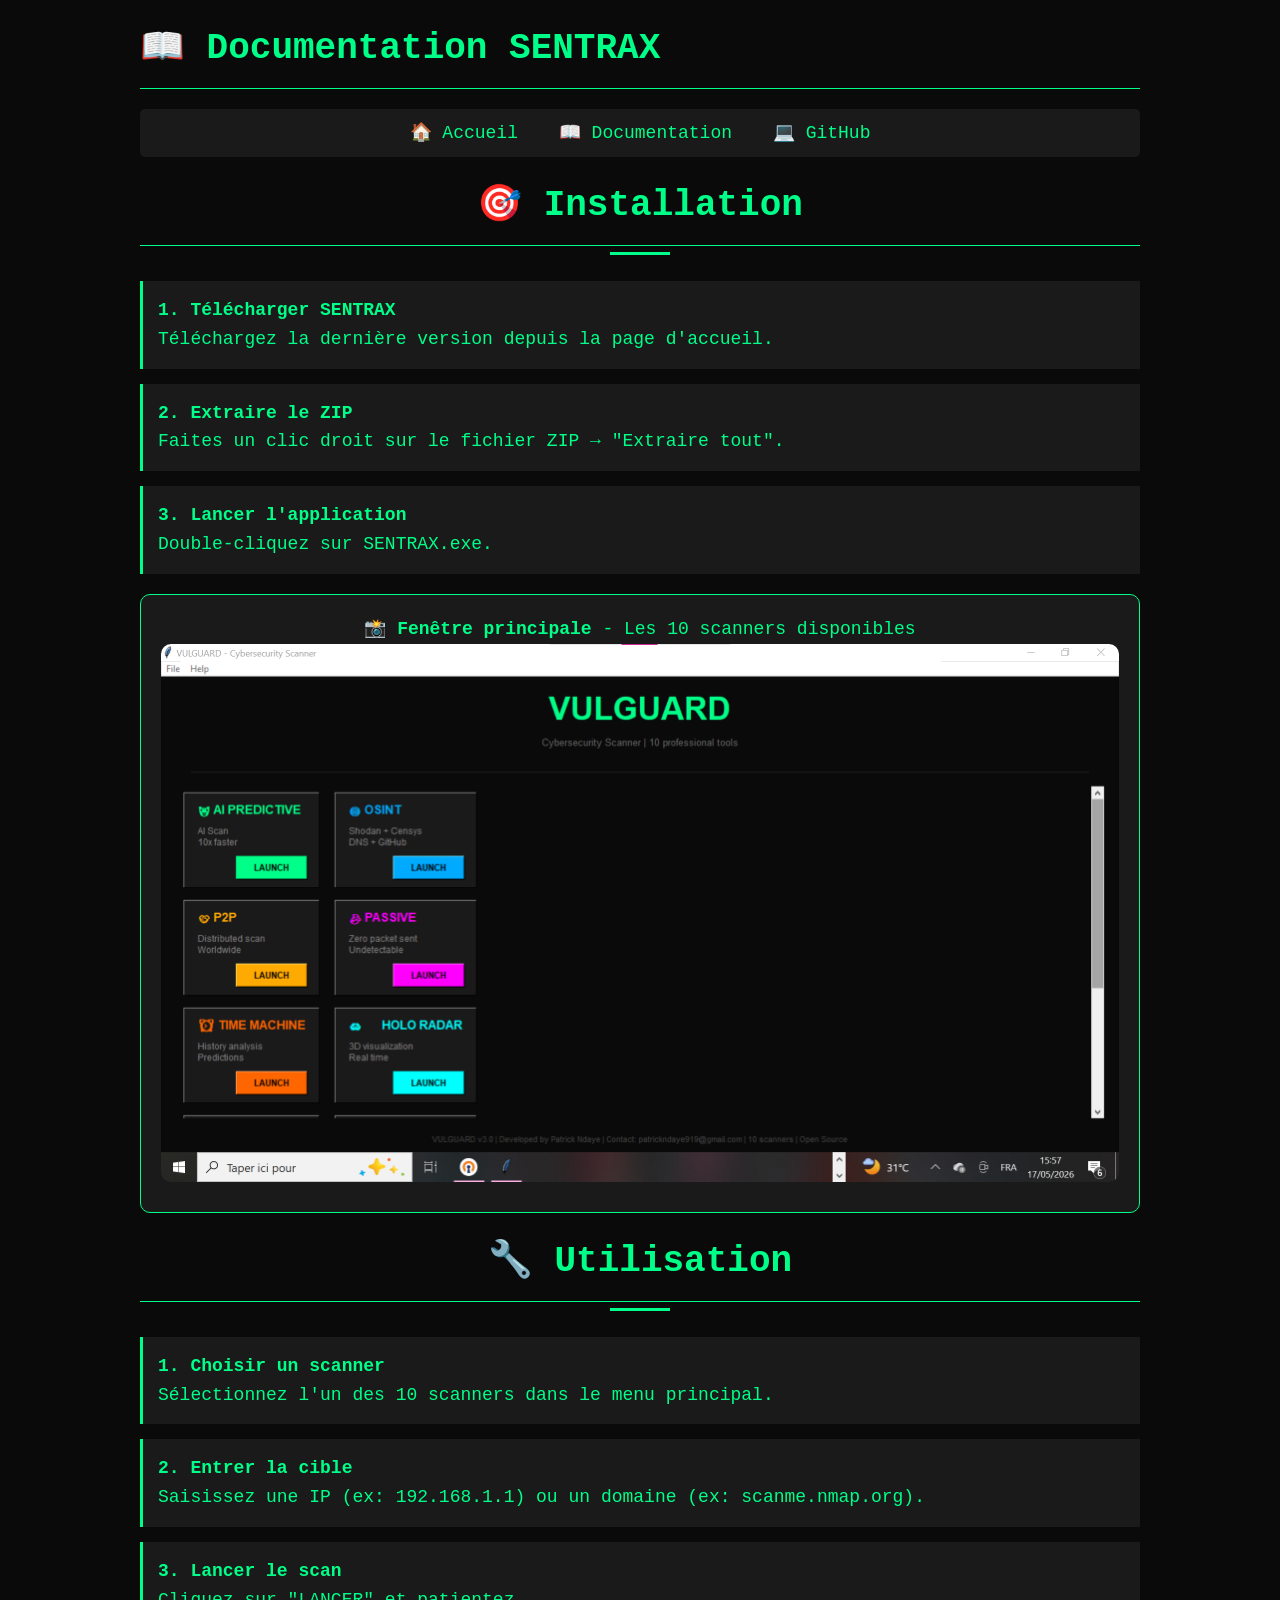
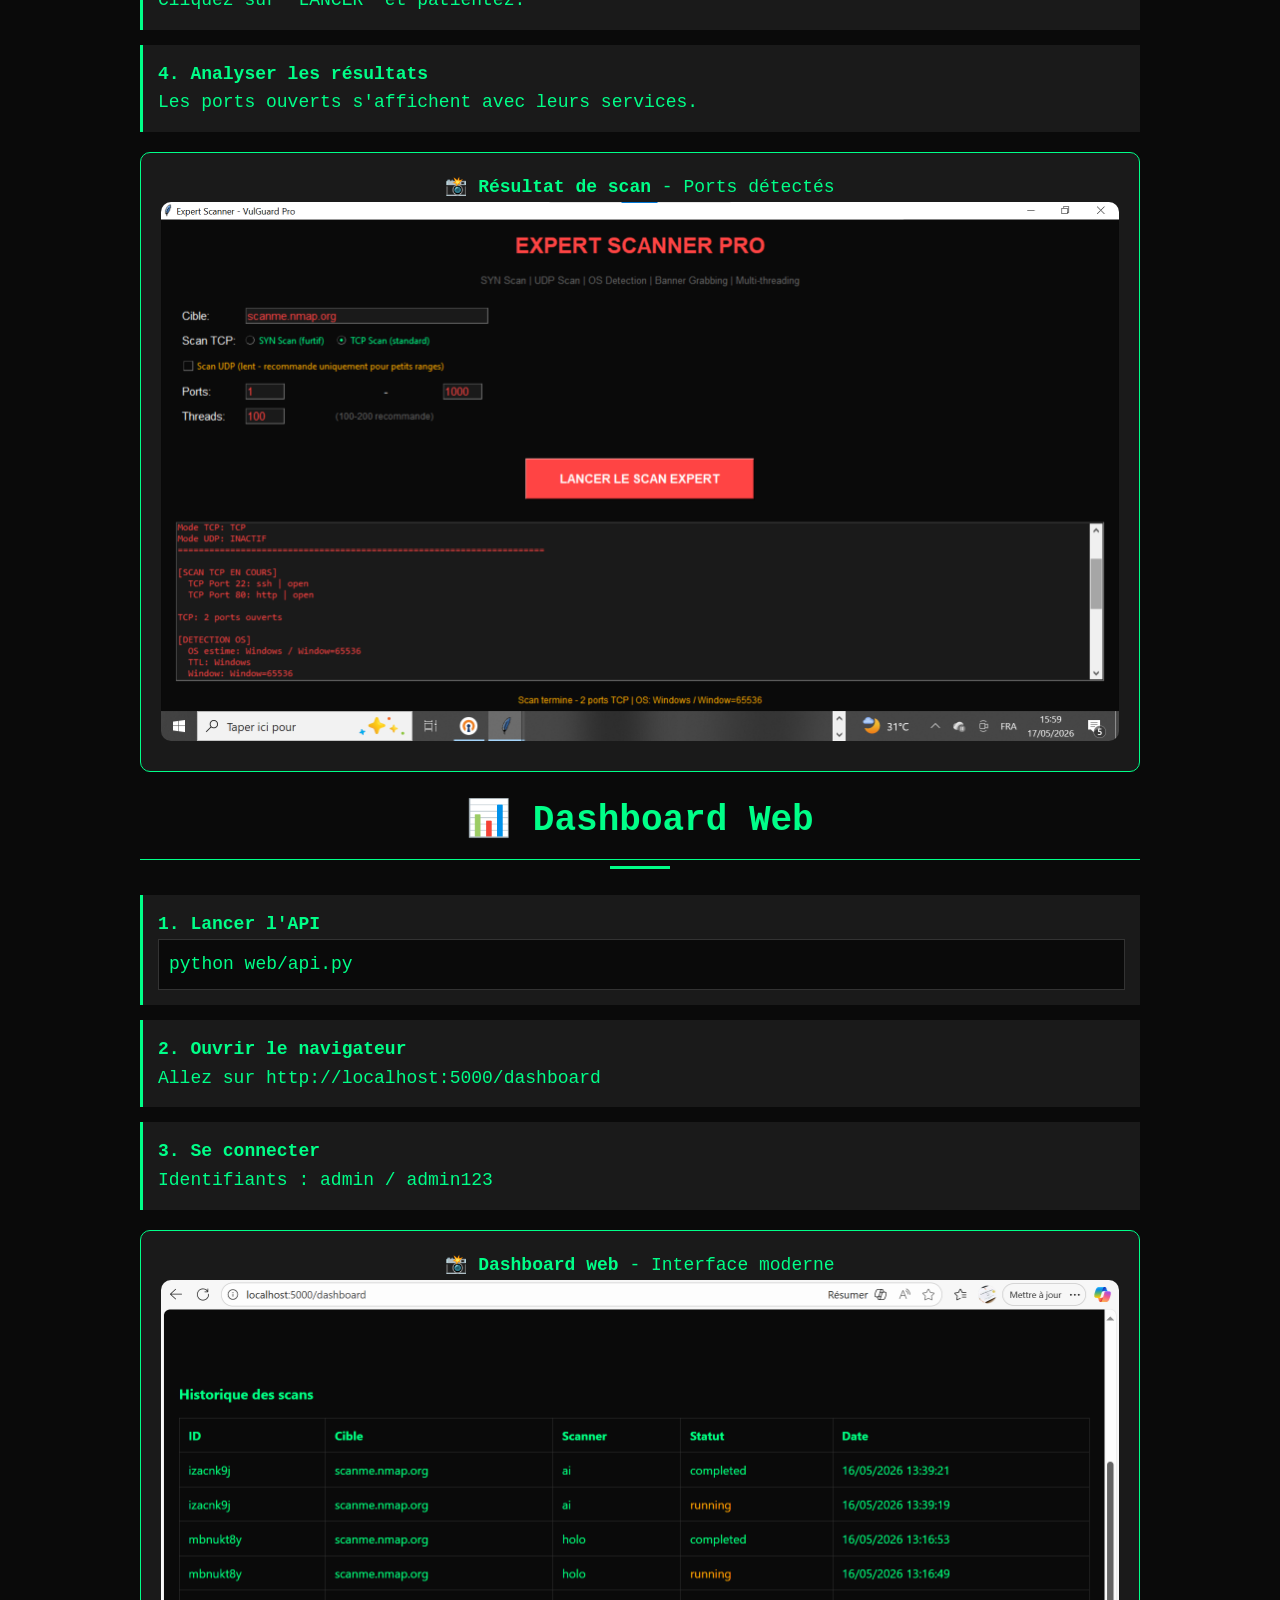
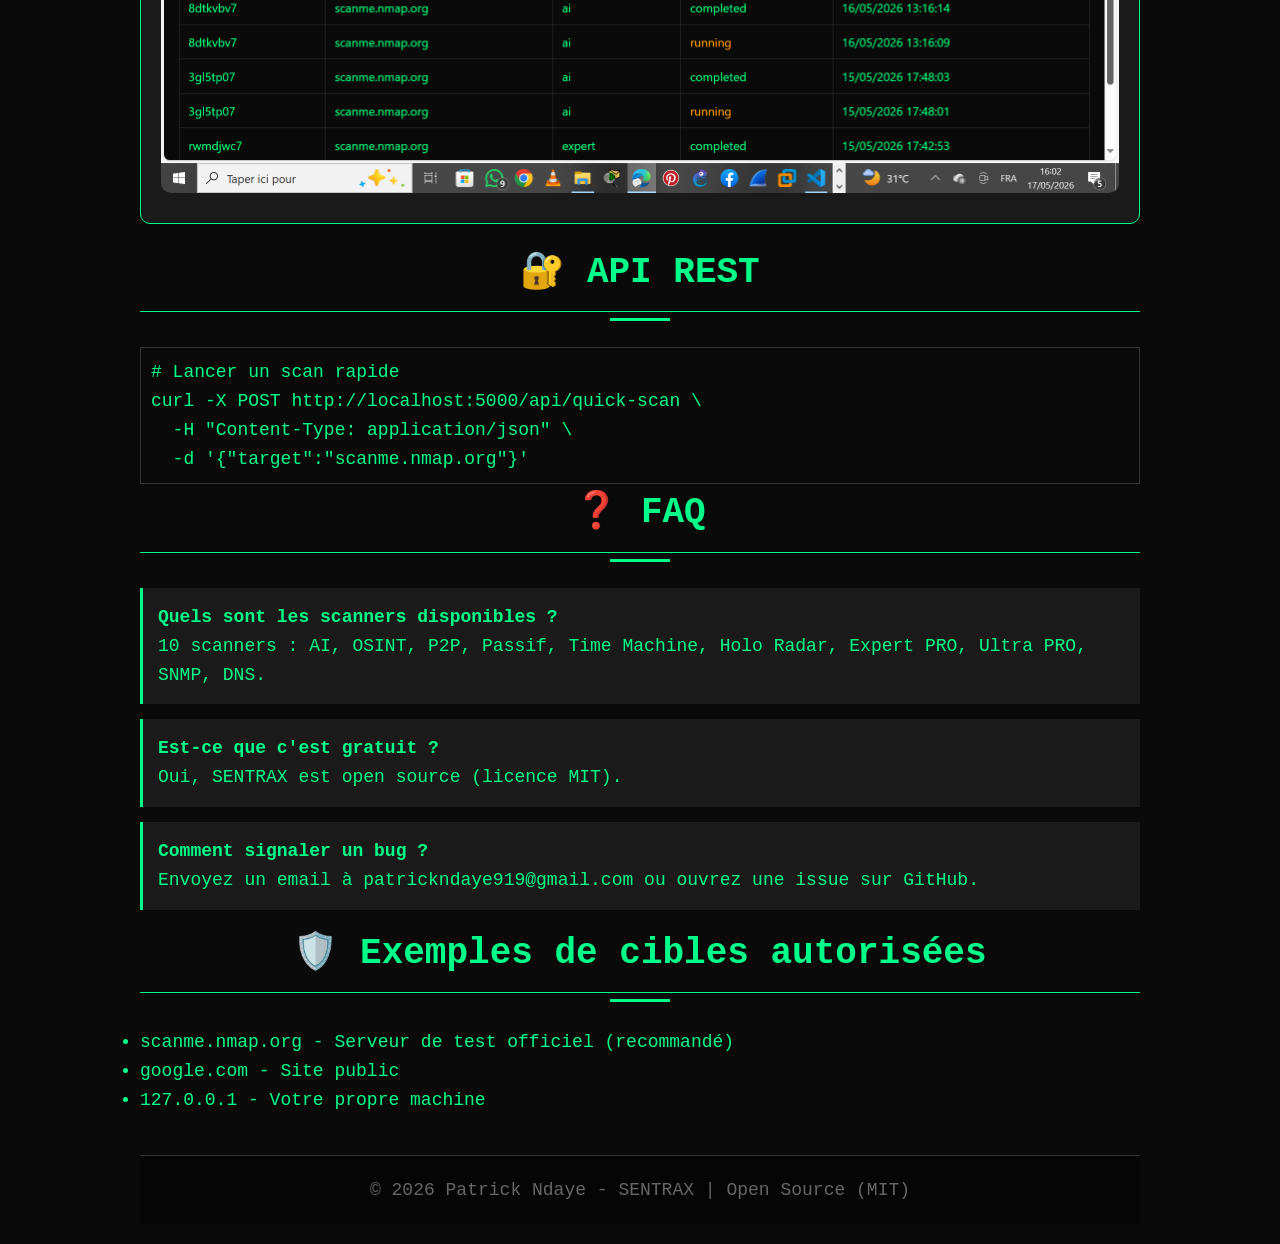
==== docs.html @ 041e8c7b "Site SENTRAX - Version complète" ====
<!DOCTYPE html>
<html lang="fr">
<head>
    <meta charset="UTF-8">
    <meta name="viewport" content="width=device-width, initial-scale=1.0">
    <meta name="description" content="Documentation SENTRAX - Comment utiliser les scanners réseau">
    <meta name="keywords" content="sentrax, documentation, scanner, cybersécurité, tutoriel">
    <title>SENTRAX - Documentation</title>
    <link rel="icon" href="images/favicon.ico">
    <link rel="stylesheet" href="css/style.css">
    <style>
        body { font-family: 'Courier New', monospace; background: #0a0a0a; color: #00ff88; margin: 0; padding: 20px; }
        .container { max-width: 1000px; margin: 0 auto; }
        h1, h2 { color: #00ff88; border-bottom: 1px solid #00ff88; padding-bottom: 10px; }
        a { color: #00ff88; text-decoration: none; }
        a:hover { text-decoration: underline; }
        .nav { text-align: center; margin: 20px 0; padding: 10px; background: #1a1a1a; border-radius: 5px; }
        .nav a { margin: 0 15px; }
        .screenshot { background: #1a1a1a; padding: 20px; margin: 20px 0; border-radius: 10px; text-align: center; border: 1px solid #00ff88; }
        .screenshot img { max-width: 100%; border-radius: 5px; }
        .step { background: #1a1a1a; padding: 15px; margin: 15px 0; border-left: 3px solid #00ff88; }
        .code { background: #0a0a0a; padding: 10px; font-family: monospace; border: 1px solid #333; overflow-x: auto; }
        footer { text-align: center; margin-top: 40px; padding: 20px; color: #666; border-top: 1px solid #333; }
    </style>
</head>
<body>
    <div class="container">
        <h1>📖 Documentation SENTRAX</h1>
        
        <div class="nav">
            <a href="index.html">🏠 Accueil</a>
            <a href="docs.html">📖 Documentation</a>
            <a href="https://github.com/Ndaye12/SentraX">💻 GitHub</a>
        </div>

        <h2>🎯 Installation</h2>
        <div class="step">
            <strong>1. Télécharger SENTRAX</strong>
            <p>Téléchargez la dernière version depuis la page d'accueil.</p>
        </div>
        <div class="step">
            <strong>2. Extraire le ZIP</strong>
            <p>Faites un clic droit sur le fichier ZIP → "Extraire tout".</p>
        </div>
        <div class="step">
            <strong>3. Lancer l'application</strong>
            <p>Double-cliquez sur <code>SENTRAX.exe</code>.</p>
        </div>

        <div class="screenshot">
            <p>📸 <strong>Fenêtre principale</strong> - Les 10 scanners disponibles</p>
            <img src="screenshots/main.png" alt="Fenêtre principale SENTRAX" style="max-width:100%; border-radius:10px;">
        </div>

        <h2>🔧 Utilisation</h2>
        <div class="step">
            <strong>1. Choisir un scanner</strong>
            <p>Sélectionnez l'un des 10 scanners dans le menu principal.</p>
        </div>
        <div class="step">
            <strong>2. Entrer la cible</strong>
            <p>Saisissez une IP (ex: <code>192.168.1.1</code>) ou un domaine (ex: <code>scanme.nmap.org</code>).</p>
        </div>
        <div class="step">
            <strong>3. Lancer le scan</strong>
            <p>Cliquez sur "LANCER" et patientez.</p>
        </div>
        <div class="step">
            <strong>4. Analyser les résultats</strong>
            <p>Les ports ouverts s'affichent avec leurs services.</p>
        </div>

        <div class="screenshot">
            <p>📸 <strong>Résultat de scan</strong> - Ports détectés</p>
            <img src="screenshots/scan_result.png" alt="Résultat de scan" style="max-width:100%; border-radius:10px;">
        </div>

        <h2>📊 Dashboard Web</h2>
        <div class="step">
            <strong>1. Lancer l'API</strong>
            <div class="code">python web/api.py</div>
        </div>
        <div class="step">
            <strong>2. Ouvrir le navigateur</strong>
            <p>Allez sur <code>http://localhost:5000/dashboard</code></p>
        </div>
        <div class="step">
            <strong>3. Se connecter</strong>
            <p>Identifiants : <code>admin / admin123</code></p>
        </div>

        <div class="screenshot">
            <p>📸 <strong>Dashboard web</strong> - Interface moderne</p>
            <img src="screenshots/dashboard.png" alt="Dashboard SENTRAX" style="max-width:100%; border-radius:10px;">
        </div>

        <h2>🔐 API REST</h2>
        <div class="code">
            # Lancer un scan rapide<br>
            curl -X POST http://localhost:5000/api/quick-scan \<br>
            &nbsp;&nbsp;-H "Content-Type: application/json" \<br>
            &nbsp;&nbsp;-d '{"target":"scanme.nmap.org"}'
        </div>

        <h2>❓ FAQ</h2>
        <div class="step">
            <strong>Quels sont les scanners disponibles ?</strong>
            <p>10 scanners : AI, OSINT, P2P, Passif, Time Machine, Holo Radar, Expert PRO, Ultra PRO, SNMP, DNS.</p>
        </div>
        <div class="step">
            <strong>Est-ce que c'est gratuit ?</strong>
            <p>Oui, SENTRAX est open source (licence MIT).</p>
        </div>
        <div class="step">
            <strong>Comment signaler un bug ?</strong>
            <p>Envoyez un email à patrickndaye919@gmail.com ou ouvrez une issue sur GitHub.</p>
        </div>

        <h2>🛡️ Exemples de cibles autorisées</h2>
        <ul>
            <li><code>scanme.nmap.org</code> - Serveur de test officiel (recommandé)</li>
            <li><code>google.com</code> - Site public</li>
            <li><code>127.0.0.1</code> - Votre propre machine</li>
        </ul>

        <footer>
            © 2026 Patrick Ndaye - SENTRAX | Open Source (MIT)
        </footer>
    </div>
</body>
</html>
---- css/style.css ----
* {
    margin: 0;
    padding: 0;
    box-sizing: border-box;
}

/* BASE POUR MOBILE - Viewport friendly */
html {
    font-size: 18px;
}

@media (max-width: 768px) {
    html {
        font-size: 20px;
    }
}

@media (max-width: 480px) {
    html {
        font-size: 18px;
    }
}

/* Police de base */
body {
    font-family: 'Segoe UI', 'Roboto', sans-serif;
    background: #0a0a0a;
    color: #00ff88;
    line-height: 1.6;
    font-size: 1rem;
}

/* Monospace uniquement pour le code */
code,
pre,
.cve-item,
.code-block code,
.terminal {
    font-family: 'Courier New', 'Courier', monospace;
}

/* Navigation */
nav {
    background: #0a0a0a;
    border-bottom: 1px solid #00ff88;
    position: sticky;
    top: 0;
    z-index: 100;
    backdrop-filter: blur(10px);
    padding: 12px 0;
}

.nav-container {
    max-width: 1200px;
    margin: 0 auto;
    padding: 0 20px;
    display: flex;
    justify-content: space-between;
    align-items: center;
    flex-wrap: wrap;
}

.logo {
    font-size: 1.3rem;
    font-weight: bold;
}

.logo-icon {
    color: #00ff88;
    margin-right: 8px;
}

.logo-text {
    background: linear-gradient(135deg, #00ff88, #00aa44);
    -webkit-background-clip: text;
    background-clip: text;
    color: transparent;
}

.nav-menu {
    display: flex;
    list-style: none;
    gap: 20px;
}

.nav-menu a {
    color: #00ff88;
    text-decoration: none;
    transition: all 0.3s;
    font-size: 0.95rem;
}

.nav-menu a:hover,
.nav-menu a.active {
    color: #ffffff;
    text-shadow: 0 0 5px #00ff88;
}

.lang-switch a {
    color: #00ff88;
    text-decoration: none;
    font-size: 0.9rem;
}

.lang-active {
    font-weight: bold;
    text-decoration: underline !important;
}

/* Hero section */
.hero {
    text-align: center;
    padding: 60px 20px;
    background: linear-gradient(135deg, #0a0a0a 0%, #1a1a1a 100%);
}

.hero h1 {
    font-size: clamp(1.8rem, 6vw, 3.5rem);
    margin-bottom: 15px;
    text-shadow: 0 0 20px #00ff88;
}

.hero-subtitle {
    font-size: clamp(0.9rem, 3vw, 1.2rem);
    color: #888;
    margin-bottom: 25px;
}

.hero-badges {
    display: flex;
    justify-content: center;
    gap: 12px;
    margin-bottom: 30px;
    flex-wrap: wrap;
}

.badge {
    background: #1a1a1a;
    padding: 6px 14px;
    border-radius: 20px;
    font-size: 0.75rem;
    border: 1px solid #00ff88;
}

.download-btn {
    display: inline-block;
    background: #00ff88;
    color: #000;
    padding: 14px 30px;
    font-size: clamp(0.9rem, 4vw, 1.1rem);
    font-weight: bold;
    text-decoration: none;
    border-radius: 50px;
    transition: all 0.3s;
    margin-bottom: 15px;
}

.download-btn:hover {
    transform: scale(1.05);
    box-shadow: 0 0 30px #00ff88;
}

.download-info {
    font-size: 0.75rem;
    color: #666;
}

.download-info span {
    margin: 0 8px;
}

/* Sections */
.section {
    padding: 50px 20px;
}

.section.dark {
    background: #050505;
}

.container {
    max-width: 1200px;
    margin: 0 auto;
    width: 100%;
}

h2 {
    text-align: center;
    font-size: clamp(1.3rem, 5vw, 2rem);
    margin-bottom: 35px;
    position: relative;
}

h2::after {
    content: '';
    position: absolute;
    bottom: -10px;
    left: 50%;
    transform: translateX(-50%);
    width: 60px;
    height: 3px;
    background: #00ff88;
}

h3 {
    font-size: 1.15rem;
    margin-bottom: 10px;
}

p, li, label, input, textarea {
    font-size: 1rem;
}

/* Scanner grid */
.scanner-grid {
    display: grid;
    grid-template-columns: repeat(auto-fit, minmax(170px, 1fr));
    gap: 20px;
}

.scanner-card {
    background: #1a1a1a;
    padding: 20px;
    border-radius: 10px;
    text-align: center;
    transition: all 0.3s;
    border: 1px solid #2a2a2a;
}

.scanner-card:hover {
    transform: translateY(-5px);
    border-color: #00ff88;
    box-shadow: 0 5px 20px rgba(0, 255, 136, 0.2);
}

.scanner-icon {
    font-size: 2.2rem;
    margin-bottom: 12px;
}

.scanner-card h3 {
    margin-bottom: 8px;
    font-size: 1rem;
}

.scanner-card p {
    font-size: 0.85rem;
    color: #888;
}

/* Features grid */
.features-grid {
    display: grid;
    grid-template-columns: repeat(auto-fit, minmax(280px, 1fr));
    gap: 25px;
}

.feature-item {
    text-align: center;
    padding: 22px;
    background: #1a1a1a;
    border-radius: 10px;
    border: 1px solid #2a2a2a;
}

.feature-icon {
    font-size: 1.8rem;
    display: block;
    margin-bottom: 12px;
}

/* Stats grid */
.stats-grid {
    display: grid;
    grid-template-columns: repeat(auto-fit, minmax(130px, 1fr));
    gap: 20px;
    text-align: center;
}

.stat-card {
    background: #1a1a1a;
    padding: 20px;
    border-radius: 10px;
}

.stat-number {
    font-size: 2.2rem;
    font-weight: bold;
    color: #00ff88;
}

.stat-label {
    color: #888;
    font-size: 0.85rem;
}

/* Legal boxes */
.legal-grid {
    display: grid;
    grid-template-columns: 1fr 1fr;
    gap: 25px;
    margin-bottom: 25px;
}

.legal-box {
    background: #1a1a1a;
    padding: 22px;
    border-radius: 10px;
}

.legal-box.allowed {
    border-left: 4px solid #00ff88;
}

.legal-box.forbidden {
    border-left: 4px solid #ff4444;
}

.legal-box h3 {
    margin-bottom: 15px;
    font-size: 1rem;
}

.legal-box ul {
    list-style: none;
    padding-left: 0;
}

.legal-box li {
    padding: 6px 0;
    padding-left: 22px;
    position: relative;
    font-size: 0.95rem;
}

.legal-box li::before {
    position: absolute;
    left: 0;
}

.allowed li::before {
    content: "✅";
}

.forbidden li::before {
    content: "❌";
}

.legal-notice {
    background: #1a1a1a;
    padding: 15px;
    border-radius: 8px;
    text-align: center;
    border: 1px solid #ffaa00;
    font-size: 0.9rem;
}

/* Code blocks */
.code-blocks {
    display: grid;
    grid-template-columns: repeat(auto-fit, minmax(280px, 1fr));
    gap: 20px;
}

.code-block {
    background: #050505;
    border: 1px solid #2a2a2a;
    border-radius: 10px;
    overflow: hidden;
}

.code-block h3 {
    background: #1a1a1a;
    padding: 10px 15px;
    font-size: 0.85rem;
    border-bottom: 1px solid #2a2a2a;
}

.code-block pre {
    padding: 15px;
    overflow-x: auto;
    white-space: pre-wrap;
    word-break: break-word;
}

.code-block code {
    font-size: 0.85rem;
    color: #00ff88;
}

/* Footer */
footer {
    background: #050505;
    border-top: 1px solid #1a1a1a;
    margin-top: 40px;
}

.footer-container {
    max-width: 1200px;
    margin: 0 auto;
    padding: 35px 20px;
    display: grid;
    grid-template-columns: repeat(auto-fit, minmax(180px, 1fr));
    gap: 25px;
}

.footer-section h3 {
    margin-bottom: 12px;
    font-size: 0.95rem;
}

.footer-section ul {
    list-style: none;
}

.footer-section a {
    color: #888;
    text-decoration: none;
    transition: color 0.3s;
    font-size: 0.85rem;
}

.footer-section a:hover {
    color: #00ff88;
}

.footer-section p {
    color: #888;
    font-size: 0.85rem;
    margin: 5px 0;
}

.footer-bottom {
    text-align: center;
    padding: 18px;
    border-top: 1px solid #1a1a1a;
    color: #666;
    font-size: 0.8rem;
}

/* Animations */
.fade-in {
    opacity: 0;
    transform: translateY(20px);
    transition: all 0.6s ease;
}

.fade-in.visible {
    opacity: 1;
    transform: translateY(0);
}

/* Social links */
.social-links {
    text-align: center;
    padding: 15px;
    gap: 12px;
    display: flex;
    justify-content: center;
    flex-wrap: wrap;
}

.social-links a {
    color: #00ff88;
    text-decoration: none;
    font-size: 0.9rem;
}

/* ==================== RESPONSIVE MOBILE ==================== */
@media (max-width: 768px) {
    body {
        font-size: 1rem;
    }

    nav {
        padding: 8px 0;
    }

    .nav-container {
        flex-direction: column;
        gap: 12px;
    }

    .nav-menu {
        gap: 12px;
        flex-wrap: wrap;
        justify-content: center;
    }

    .nav-menu a {
        font-size: 0.95rem;
    }

    .logo {
        font-size: 1.2rem;
    }

    .hero {
        padding: 40px 15px;
    }

    .hero h1 {
        font-size: 1.8rem;
    }

    .hero-subtitle {
        font-size: 0.95rem;
    }

    .badge {
        font-size: 0.7rem;
        padding: 4px 10px;
    }

    .download-btn {
        width: 90%;
        max-width: 280px;
        font-size: 0.95rem;
        padding: 12px 20px;
    }

    .download-info span {
        display: block;
        margin: 5px 0;
    }

    .section {
        padding: 35px 15px;
    }

    h2 {
        font-size: 1.4rem;
        margin-bottom: 30px;
    }

    h3 {
        font-size: 1.05rem;
    }

    p, li, label {
        font-size: 0.95rem;
    }

    .scanner-grid {
        grid-template-columns: repeat(auto-fit, minmax(150px, 1fr));
        gap: 12px;
    }

    .scanner-card {
        padding: 14px;
    }

    .scanner-card h3 {
        font-size: 0.9rem;
    }

    .scanner-card p {
        font-size: 0.75rem;
    }

    .scanner-icon {
        font-size: 1.8rem;
    }

    .features-grid {
        grid-template-columns: 1fr;
        gap: 15px;
    }

    .feature-item {
        padding: 16px;
    }

    .stats-grid {
        grid-template-columns: repeat(2, 1fr);
        gap: 12px;
    }

    .stat-number {
        font-size: 1.8rem;
    }

    .stat-label {
        font-size: 0.75rem;
    }

    .legal-grid {
        grid-template-columns: 1fr;
        gap: 15px;
    }

    .legal-box {
        padding: 16px;
    }

    .legal-box h3 {
        font-size: 0.95rem;
    }

    .legal-box li {
        font-size: 0.85rem;
        padding: 5px 0 5px 20px;
    }

    .legal-notice {
        font-size: 0.8rem;
        padding: 10px;
    }

    .code-blocks {
        grid-template-columns: 1fr;
        gap: 12px;
    }

    .code-block code {
        font-size: 0.75rem;
    }

    .footer-container {
        grid-template-columns: 1fr;
        text-align: center;
        gap: 15px;
        padding: 25px 15px;
    }

    .footer-section p,
    .footer-section a {
        font-size: 0.8rem;
    }

    .footer-bottom {
        text-align: center;
        margin-top: 10px;
    }

    .social-links {
        flex-direction: column;
        align-items: center;
        gap: 8px;
    }

    .social-links a {
        font-size: 0.85rem;
    }
}

/* Très petits écrans */
@media (max-width: 480px) {
    .hero h1 {
        font-size: 1.6rem;
    }

    .scanner-grid {
        grid-template-columns: 1fr 1fr;
        gap: 10px;
    }

    .stat-number {
        font-size: 1.5rem;
    }

    .code-block code {
        font-size: 0.7rem;
    }

    .badge {
        font-size: 0.65rem;
        padding: 3px 8px;
    }
}

/* ==================== CORRECTION CVE ==================== */
@media (max-width: 768px) {
    .cve-item,
    .cve-card,
    .cve-list li,
    .vuln-item,
    .vulnerability-item,
    .security-card p,
    .security-card li {
        font-size: 0.95rem !important;
        line-height: 1.5;
        padding: 12px;
        word-break: break-word;
    }

    pre,
    code,
    .code-block code {
        font-size: 0.8rem !important;
    }
}

@media (max-width: 480px) {
    .cve-item,
    .cve-card,
    .vuln-item {
        font-size: 0.9rem !important;
        padding: 10px;
    }
    
    pre,
    code {
        font-size: 0.7rem !important;
    }
}
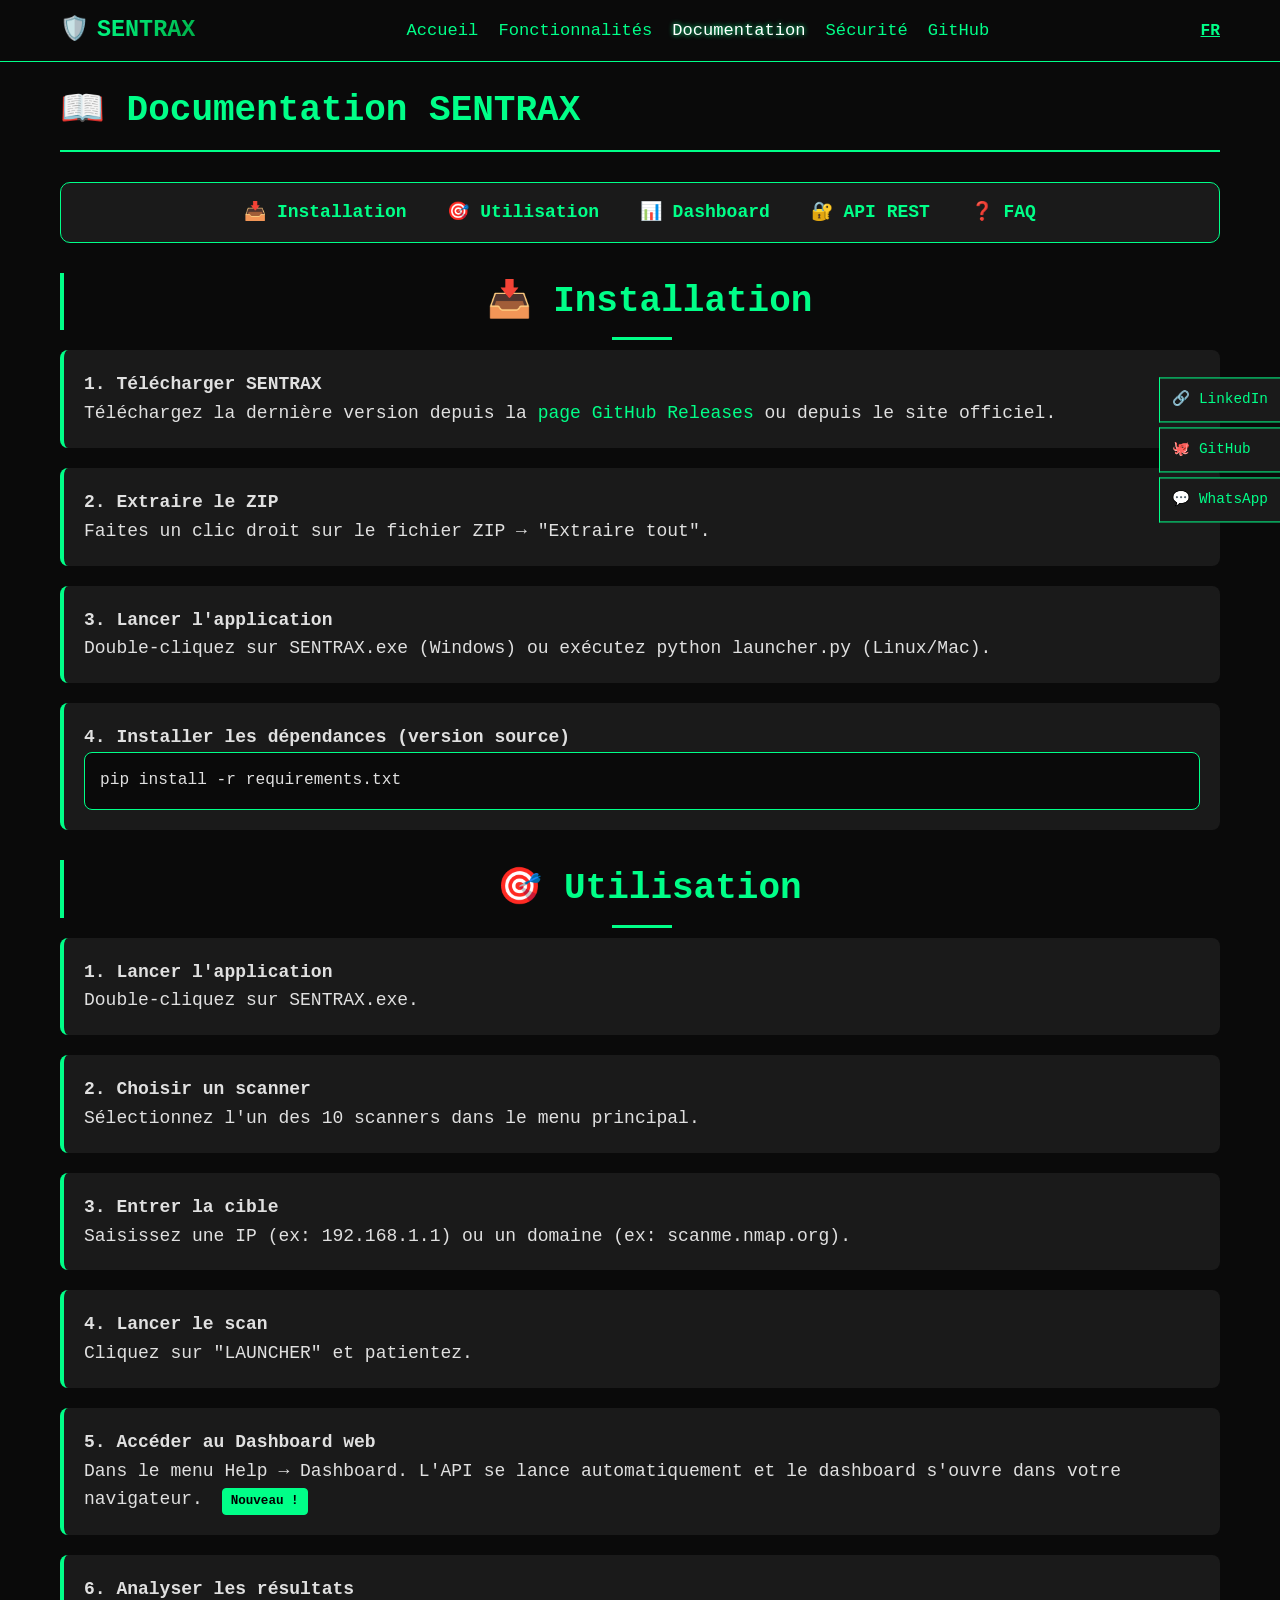
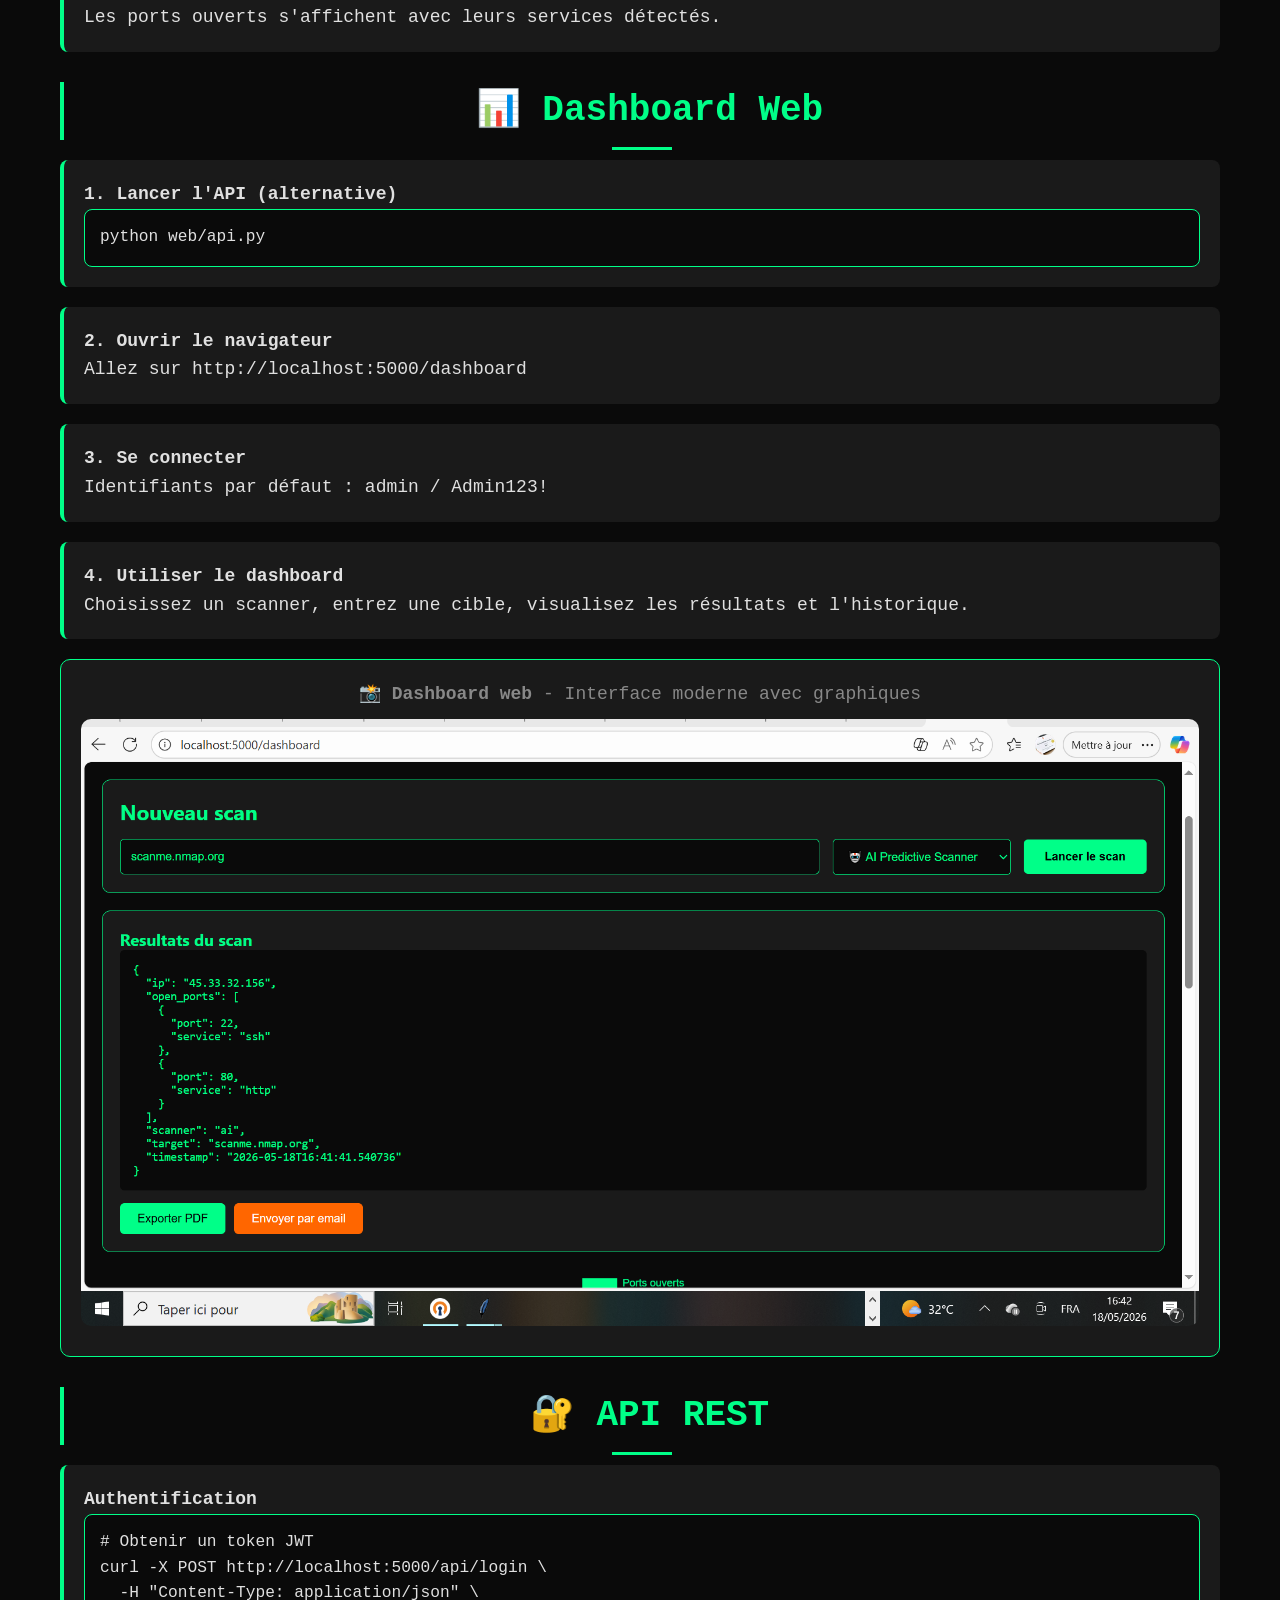
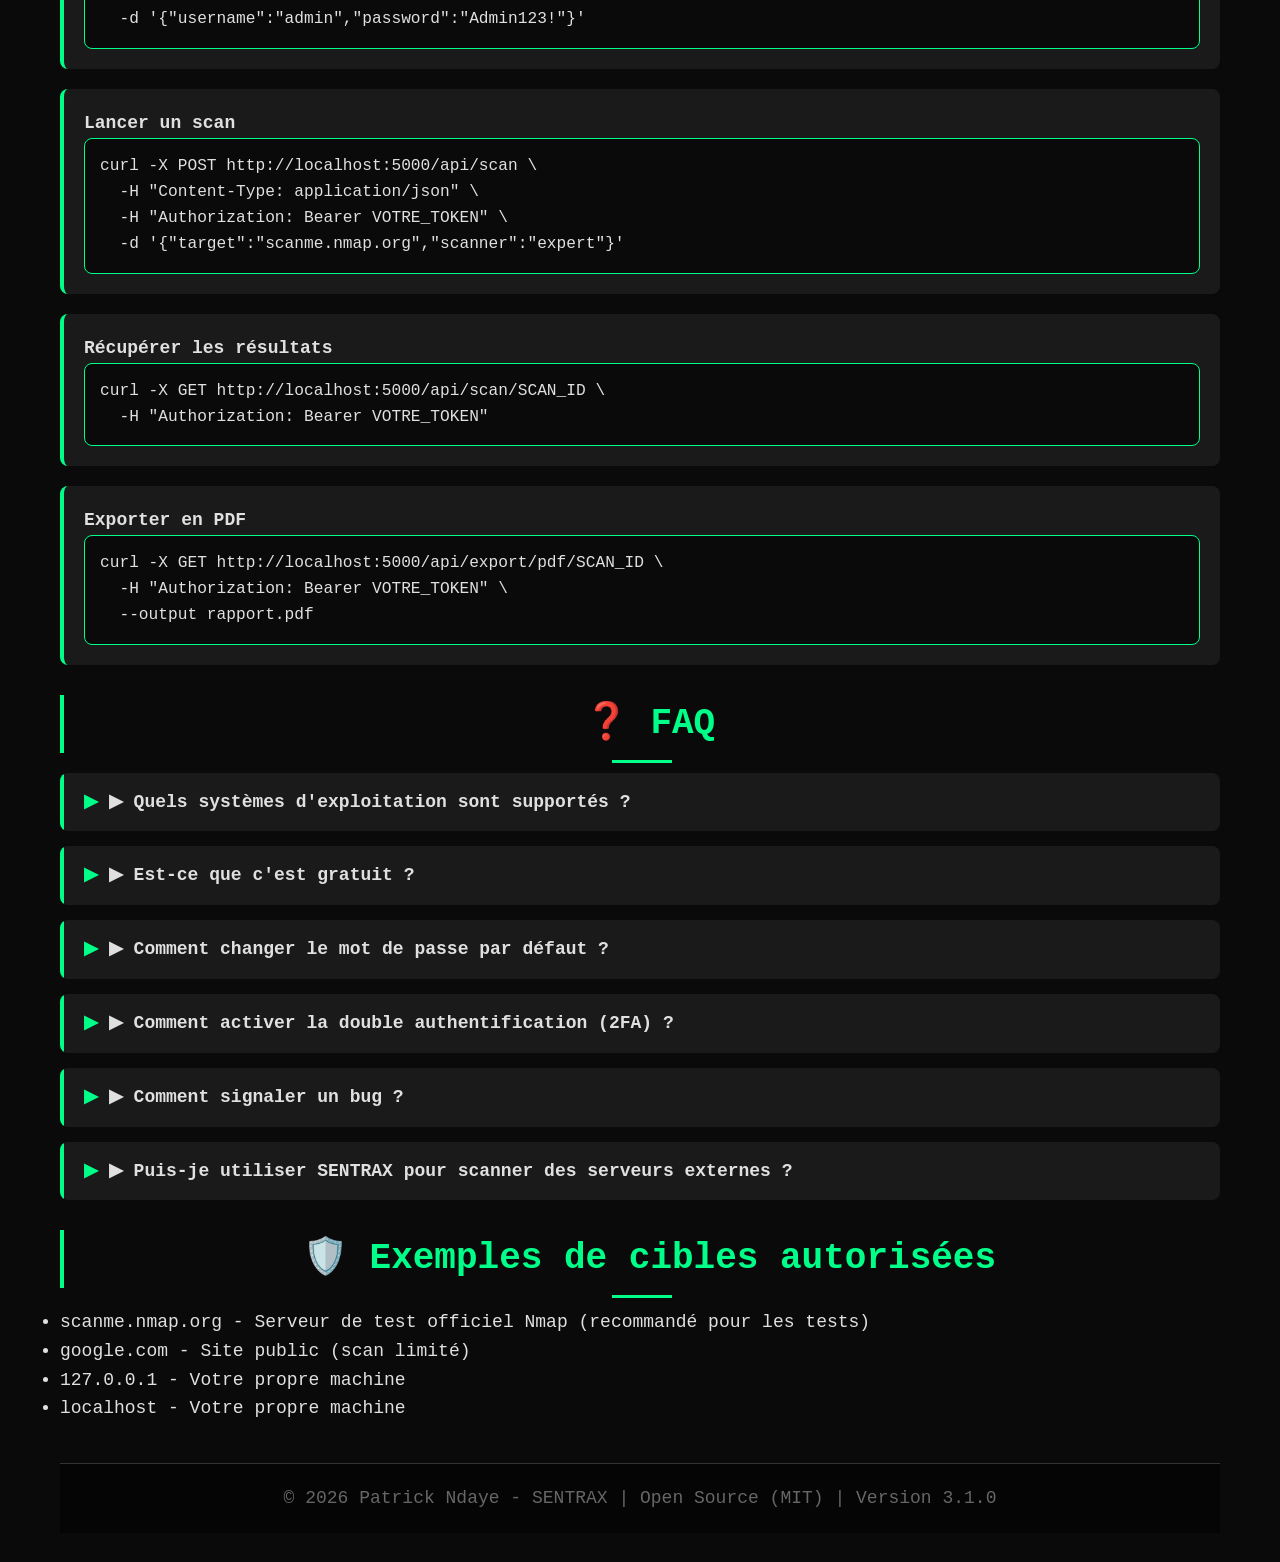
==== commit 30419651: "Release SENTRAX v3.1.0 - final" ====
--- a/docs.html
+++ b/docs.html
@@ -3,40 +3,71 @@
 <head>
     <meta charset="UTF-8">
     <meta name="viewport" content="width=device-width, initial-scale=1.0">
-    <meta name="description" content="Documentation SENTRAX - Comment utiliser les scanners réseau">
-    <meta name="keywords" content="sentrax, documentation, scanner, cybersécurité, tutoriel">
+    <meta name="description" content="Documentation complète de SENTRAX - Installation, utilisation, API REST, FAQ, et tutoriels pour les 10 scanners réseau.">
+    <meta name="keywords" content="sentrax, documentation, scanner réseau, tutoriel, API, installation, cybersécurité">
+    <meta name="author" content="Patrick Ndaye">
     <title>SENTRAX - Documentation</title>
     <link rel="icon" href="images/favicon.ico">
     <link rel="stylesheet" href="css/style.css">
     <style>
-        body { font-family: 'Courier New', monospace; background: #0a0a0a; color: #00ff88; margin: 0; padding: 20px; }
-        .container { max-width: 1000px; margin: 0 auto; }
-        h1, h2 { color: #00ff88; border-bottom: 1px solid #00ff88; padding-bottom: 10px; }
-        a { color: #00ff88; text-decoration: none; }
-        a:hover { text-decoration: underline; }
-        .nav { text-align: center; margin: 20px 0; padding: 10px; background: #1a1a1a; border-radius: 5px; }
-        .nav a { margin: 0 15px; }
+        body { font-family: 'Segoe UI', monospace; background: #0a0a0a; color: #e0e0e0; margin: 0; padding: 0; }
+        .container { max-width: 1200px; margin: 0 auto; padding: 20px; }
+        h1, h2, h3 { color: #00ff88; }
+        h1 { border-bottom: 2px solid #00ff88; padding-bottom: 10px; margin-bottom: 30px; }
+        h2 { border-left: 4px solid #00ff88; padding-left: 15px; margin: 30px 0 20px; }
+        a { color: #00ff88; text-decoration: none; transition: color 0.3s; }
+        a:hover { text-decoration: underline; color: #ffffff; }
+        .nav { text-align: center; margin: 20px 0; padding: 15px; background: #1a1a1a; border-radius: 10px; border: 1px solid #00ff88; }
+        .nav a { margin: 0 15px; font-weight: bold; }
+        .step { background: #1a1a1a; padding: 20px; margin: 20px 0; border-left: 4px solid #00ff88; border-radius: 8px; transition: transform 0.3s; }
+        .step:hover { transform: translateX(5px); }
+        .code { background: #0a0a0a; padding: 15px; border-radius: 8px; font-family: monospace; border: 1px solid #00ff88; overflow-x: auto; font-size: 0.9rem; }
         .screenshot { background: #1a1a1a; padding: 20px; margin: 20px 0; border-radius: 10px; text-align: center; border: 1px solid #00ff88; }
-        .screenshot img { max-width: 100%; border-radius: 5px; }
-        .step { background: #1a1a1a; padding: 15px; margin: 15px 0; border-left: 3px solid #00ff88; }
-        .code { background: #0a0a0a; padding: 10px; font-family: monospace; border: 1px solid #333; overflow-x: auto; }
+        .screenshot p { color: #888; margin-bottom: 10px; }
+        .faq-item { background: #1a1a1a; margin: 15px 0; border-radius: 8px; overflow: hidden; }
+        .faq-question { padding: 15px 20px; background: #1a1a1a; cursor: pointer; font-weight: bold; border-left: 4px solid #00ff88; transition: background 0.3s; }
+        .faq-question:hover { background: #222; }
+        .faq-question::before { content: "▶ "; color: #00ff88; }
+        .faq-answer { padding: 0 20px; max-height: 0; overflow: hidden; transition: max-height 0.3s ease-out; background: #0a0a0a; }
+        .faq-answer.active { padding: 15px 20px; max-height: 300px; }
+        .badge { display: inline-block; background: #00ff88; color: #000; padding: 2px 8px; border-radius: 4px; font-size: 0.7rem; font-weight: bold; margin-left: 8px; }
         footer { text-align: center; margin-top: 40px; padding: 20px; color: #666; border-top: 1px solid #333; }
+        @media (max-width: 768px) { .nav a { display: inline-block; margin: 5px 10px; } }
     </style>
 </head>
 <body>
+    <nav>
+        <div class="nav-container">
+            <div class="logo"><span class="logo-icon">🛡️</span><span class="logo-text">SENTRAX</span></div>
+            <button class="menu-toggle" onclick="toggleMenu()">☰</button>
+            <ul class="nav-menu">
+                <li><a href="index.html">Accueil</a></li>
+                <li><a href="features.html">Fonctionnalités</a></li>
+                <li><a href="docs.html" class="active">Documentation</a></li>
+                <li><a href="security.html">Sécurité</a></li>
+                <li><a href="https://github.com/Ndaye12/SentraX">GitHub</a></li>
+            </ul>
+            <div class="lang-switch">
+                <a href="docs.html" class="lang-active">FR</a>
+            </div>
+        </div>
+    </nav>
+
     <div class="container">
         <h1>📖 Documentation SENTRAX</h1>
         
         <div class="nav">
-            <a href="index.html">🏠 Accueil</a>
-            <a href="docs.html">📖 Documentation</a>
-            <a href="https://github.com/Ndaye12/SentraX">💻 GitHub</a>
-        </div>
-
-        <h2>🎯 Installation</h2>
+            <a href="#installation">📥 Installation</a>
+            <a href="#utilisation">🎯 Utilisation</a>
+            <a href="#dashboard">📊 Dashboard</a>
+            <a href="#api">🔐 API REST</a>
+            <a href="#faq">❓ FAQ</a>
+        </div>
+
+        <h2 id="installation">📥 Installation</h2>
         <div class="step">
             <strong>1. Télécharger SENTRAX</strong>
-            <p>Téléchargez la dernière version depuis la page d'accueil.</p>
+            <p>Téléchargez la dernière version depuis la <a href="https://github.com/Ndaye12/SentraX/releases">page GitHub Releases</a> ou depuis le site officiel.</p>
         </div>
         <div class="step">
             <strong>2. Extraire le ZIP</strong>
@@ -44,40 +75,42 @@
         </div>
         <div class="step">
             <strong>3. Lancer l'application</strong>
+            <p>Double-cliquez sur <code>SENTRAX.exe</code> (Windows) ou exécutez <code>python launcher.py</code> (Linux/Mac).</p>
+        </div>
+        <div class="step">
+            <strong>4. Installer les dépendances (version source)</strong>
+            <div class="code">pip install -r requirements.txt</div>
+        </div>
+
+        <h2 id="utilisation">🎯 Utilisation</h2>
+        <div class="step">
+            <strong>1. Lancer l'application</strong>
             <p>Double-cliquez sur <code>SENTRAX.exe</code>.</p>
         </div>
-
-        <div class="screenshot">
-            <p>📸 <strong>Fenêtre principale</strong> - Les 10 scanners disponibles</p>
-            <img src="screenshots/main.png" alt="Fenêtre principale SENTRAX" style="max-width:100%; border-radius:10px;">
-        </div>
-
-        <h2>🔧 Utilisation</h2>
-        <div class="step">
-            <strong>1. Choisir un scanner</strong>
+        <div class="step">
+            <strong>2. Choisir un scanner</strong>
             <p>Sélectionnez l'un des 10 scanners dans le menu principal.</p>
         </div>
         <div class="step">
-            <strong>2. Entrer la cible</strong>
+            <strong>3. Entrer la cible</strong>
             <p>Saisissez une IP (ex: <code>192.168.1.1</code>) ou un domaine (ex: <code>scanme.nmap.org</code>).</p>
         </div>
         <div class="step">
-            <strong>3. Lancer le scan</strong>
-            <p>Cliquez sur "LANCER" et patientez.</p>
-        </div>
-        <div class="step">
-            <strong>4. Analyser les résultats</strong>
-            <p>Les ports ouverts s'affichent avec leurs services.</p>
-        </div>
-
-        <div class="screenshot">
-            <p>📸 <strong>Résultat de scan</strong> - Ports détectés</p>
-            <img src="screenshots/scan_result.png" alt="Résultat de scan" style="max-width:100%; border-radius:10px;">
-        </div>
-
-        <h2>📊 Dashboard Web</h2>
-        <div class="step">
-            <strong>1. Lancer l'API</strong>
+            <strong>4. Lancer le scan</strong>
+            <p>Cliquez sur "LAUNCHER" et patientez.</p>
+        </div>
+        <div class="step">
+            <strong>5. Accéder au Dashboard web</strong>
+            <p>Dans le menu <code>Help → Dashboard</code>. L'API se lance automatiquement et le dashboard s'ouvre dans votre navigateur. <span class="badge">Nouveau !</span></p>
+        </div>
+        <div class="step">
+            <strong>6. Analyser les résultats</strong>
+            <p>Les ports ouverts s'affichent avec leurs services détectés.</p>
+        </div>
+
+        <h2 id="dashboard">📊 Dashboard Web</h2>
+        <div class="step">
+            <strong>1. Lancer l'API (alternative)</strong>
             <div class="code">python web/api.py</div>
         </div>
         <div class="step">
@@ -86,46 +119,126 @@
         </div>
         <div class="step">
             <strong>3. Se connecter</strong>
-            <p>Identifiants : <code>admin / admin123</code></p>
+            <p>Identifiants par défaut : <code>admin</code> / <code>Admin123!</code></p>
+        </div>
+        <div class="step">
+            <strong>4. Utiliser le dashboard</strong>
+            <p>Choisissez un scanner, entrez une cible, visualisez les résultats et l'historique.</p>
         </div>
 
         <div class="screenshot">
-            <p>📸 <strong>Dashboard web</strong> - Interface moderne</p>
+            <p>📸 <strong>Dashboard web</strong> - Interface moderne avec graphiques</p>
             <img src="screenshots/dashboard.png" alt="Dashboard SENTRAX" style="max-width:100%; border-radius:10px;">
         </div>
 
-        <h2>🔐 API REST</h2>
-        <div class="code">
-            # Lancer un scan rapide<br>
-            curl -X POST http://localhost:5000/api/quick-scan \<br>
-            &nbsp;&nbsp;-H "Content-Type: application/json" \<br>
-            &nbsp;&nbsp;-d '{"target":"scanme.nmap.org"}'
-        </div>
-
-        <h2>❓ FAQ</h2>
-        <div class="step">
-            <strong>Quels sont les scanners disponibles ?</strong>
-            <p>10 scanners : AI, OSINT, P2P, Passif, Time Machine, Holo Radar, Expert PRO, Ultra PRO, SNMP, DNS.</p>
-        </div>
-        <div class="step">
-            <strong>Est-ce que c'est gratuit ?</strong>
-            <p>Oui, SENTRAX est open source (licence MIT).</p>
-        </div>
-        <div class="step">
-            <strong>Comment signaler un bug ?</strong>
-            <p>Envoyez un email à patrickndaye919@gmail.com ou ouvrez une issue sur GitHub.</p>
+        <h2 id="api">🔐 API REST</h2>
+        <div class="step">
+            <strong>Authentification</strong>
+            <div class="code">
+                # Obtenir un token JWT<br>
+                curl -X POST http://localhost:5000/api/login \<br>
+                &nbsp;&nbsp;-H "Content-Type: application/json" \<br>
+                &nbsp;&nbsp;-d '{"username":"admin","password":"Admin123!"}'
+            </div>
+        </div>
+        <div class="step">
+            <strong>Lancer un scan</strong>
+            <div class="code">
+                curl -X POST http://localhost:5000/api/scan \<br>
+                &nbsp;&nbsp;-H "Content-Type: application/json" \<br>
+                &nbsp;&nbsp;-H "Authorization: Bearer VOTRE_TOKEN" \<br>
+                &nbsp;&nbsp;-d '{"target":"scanme.nmap.org","scanner":"expert"}'
+            </div>
+        </div>
+        <div class="step">
+            <strong>Récupérer les résultats</strong>
+            <div class="code">
+                curl -X GET http://localhost:5000/api/scan/SCAN_ID \<br>
+                &nbsp;&nbsp;-H "Authorization: Bearer VOTRE_TOKEN"
+            </div>
+        </div>
+        <div class="step">
+            <strong>Exporter en PDF</strong>
+            <div class="code">
+                curl -X GET http://localhost:5000/api/export/pdf/SCAN_ID \<br>
+                &nbsp;&nbsp;-H "Authorization: Bearer VOTRE_TOKEN" \<br>
+                &nbsp;&nbsp;--output rapport.pdf
+            </div>
+        </div>
+
+        <h2 id="faq">❓ FAQ</h2>
+        
+        <div class="faq-item">
+            <div class="faq-question" onclick="toggleFAQ(this)">Quels systèmes d'exploitation sont supportés ?</div>
+            <div class="faq-answer">Windows 10/11, Linux (Ubuntu, Debian, Kali), macOS. L'EXE est pour Windows uniquement, la version source fonctionne sur tous les OS.</div>
+        </div>
+        
+        <div class="faq-item">
+            <div class="faq-question" onclick="toggleFAQ(this)">Est-ce que c'est gratuit ?</div>
+            <div class="faq-answer">Oui, SENTRAX est totalement gratuit et open source sous licence MIT. Aucune limite, aucune fonctionnalité payante.</div>
+        </div>
+        
+        <div class="faq-item">
+            <div class="faq-question" onclick="toggleFAQ(this)">Comment changer le mot de passe par défaut ?</div>
+            <div class="faq-answer">Connectez-vous au dashboard (admin/Admin123!), allez dans l'onglet "Sécurité" → "Changer mot de passe".</div>
+        </div>
+        
+        <div class="faq-item">
+            <div class="faq-question" onclick="toggleFAQ(this)">Comment activer la double authentification (2FA) ?</div>
+            <div class="faq-answer">Dans l'onglet "Sécurité" → "Activer 2FA", scannez le QR code avec Google Authenticator.</div>
+        </div>
+        
+        <div class="faq-item">
+            <div class="faq-question" onclick="toggleFAQ(this)">Comment signaler un bug ?</div>
+            <div class="faq-answer">Envoyez un email à <a href="mailto:patrickndaye919@gmail.com">patrickndaye919@gmail.com</a> ou ouvrez une issue sur <a href="https://github.com/Ndaye12/SentraX/issues">GitHub</a>.</div>
+        </div>
+        
+        <div class="faq-item">
+            <div class="faq-question" onclick="toggleFAQ(this)">Puis-je utiliser SENTRAX pour scanner des serveurs externes ?</div>
+            <div class="faq-answer">Oui, mais uniquement sur des cibles autorisées. Le scanner sans autorisation est strictement interdit.</div>
         </div>
 
         <h2>🛡️ Exemples de cibles autorisées</h2>
         <ul>
-            <li><code>scanme.nmap.org</code> - Serveur de test officiel (recommandé)</li>
-            <li><code>google.com</code> - Site public</li>
+            <li><code>scanme.nmap.org</code> - Serveur de test officiel Nmap (recommandé pour les tests)</li>
+            <li><code>google.com</code> - Site public (scan limité)</li>
             <li><code>127.0.0.1</code> - Votre propre machine</li>
+            <li><code>localhost</code> - Votre propre machine</li>
         </ul>
 
         <footer>
-            © 2026 Patrick Ndaye - SENTRAX | Open Source (MIT)
+            © 2026 Patrick Ndaye - SENTRAX | Open Source (MIT) | Version 3.1.0
         </footer>
     </div>
+
+    <div class="social-links">
+        <a href="https://www.linkedin.com/in/patrick-ndaye-b5b67a399" target="_blank">🔗 LinkedIn</a>
+        <a href="https://github.com/Ndaye12" target="_blank">🐙 GitHub</a>
+        <a href="https://wa.me/243975659129?text=Bonjour%20Patrick%2C%20je%20suis%20intéressé%20par%20SENTRAX" target="_blank">💬 WhatsApp</a>
+    </div>
+
+    <script>
+        function toggleMenu() {
+            const menu = document.querySelector('.nav-menu');
+            if (menu) menu.classList.toggle('active');
+        }
+
+        function toggleFAQ(element) {
+            const answer = element.nextElementSibling;
+            answer.classList.toggle('active');
+            const currentText = element.innerHTML;
+            if (answer.classList.contains('active')) {
+                element.innerHTML = element.innerHTML.replace('▶ ', '▼ ');
+            } else {
+                element.innerHTML = element.innerHTML.replace('▼ ', '▶ ');
+            }
+        }
+
+        document.querySelectorAll('.faq-question').forEach(q => {
+            if (!q.innerHTML.includes('▶') && !q.innerHTML.includes('▼')) {
+                q.innerHTML = '▶ ' + q.innerHTML;
+            }
+        });
+    </script>
 </body>
 </html>
--- a/css/style.css
+++ b/css/style.css
@@ -7,6 +7,7 @@
 /* BASE POUR MOBILE - Viewport friendly */
 html {
     font-size: 18px;
+    scroll-behavior: smooth;
 }
 
 @media (max-width: 768px) {
@@ -28,6 +29,7 @@
     color: #00ff88;
     line-height: 1.6;
     font-size: 1rem;
+    min-height: 100vh;
 }
 
 /* Monospace uniquement pour le code */
@@ -77,6 +79,25 @@
     color: transparent;
 }
 
+/* Menu hamburger */
+.menu-toggle {
+    display: none;
+    background: none;
+    border: 1px solid #00ff88;
+    color: #00ff88;
+    font-size: 1.8rem;
+    cursor: pointer;
+    padding: 4px 12px;
+    border-radius: 6px;
+    line-height: 1;
+    transition: all 0.3s;
+}
+
+.menu-toggle:hover {
+    background: #00ff88;
+    color: #000;
+}
+
 .nav-menu {
     display: flex;
     list-style: none;
@@ -100,6 +121,11 @@
     color: #00ff88;
     text-decoration: none;
     font-size: 0.9rem;
+    transition: all 0.3s;
+}
+
+.lang-switch a:hover {
+    color: #ffffff;
 }
 
 .lang-active {
@@ -140,6 +166,13 @@
     border-radius: 20px;
     font-size: 0.75rem;
     border: 1px solid #00ff88;
+    transition: all 0.3s;
+}
+
+.badge:hover {
+    background: #00ff88;
+    color: #000;
+    transform: translateY(-2px);
 }
 
 .download-btn {
@@ -225,6 +258,7 @@
     text-align: center;
     transition: all 0.3s;
     border: 1px solid #2a2a2a;
+    cursor: pointer;
 }
 
 .scanner-card:hover {
@@ -261,6 +295,12 @@
     background: #1a1a1a;
     border-radius: 10px;
     border: 1px solid #2a2a2a;
+    transition: all 0.3s;
+}
+
+.feature-item:hover {
+    transform: translateY(-5px);
+    border-color: #00ff88;
 }
 
 .feature-icon {
@@ -281,6 +321,12 @@
     background: #1a1a1a;
     padding: 20px;
     border-radius: 10px;
+    transition: all 0.3s;
+}
+
+.stat-card:hover {
+    transform: translateY(-3px);
+    border: 1px solid #00ff88;
 }
 
 .stat-number {
@@ -367,6 +413,11 @@
     border: 1px solid #2a2a2a;
     border-radius: 10px;
     overflow: hidden;
+    transition: all 0.3s;
+}
+
+.code-block:hover {
+    border-color: #00ff88;
 }
 
 .code-block h3 {
@@ -452,21 +503,58 @@
 
 /* Social links */
 .social-links {
-    text-align: center;
-    padding: 15px;
-    gap: 12px;
+    position: fixed;
+    right: 0;
+    top: 50%;
+    transform: translateY(-50%);
     display: flex;
-    justify-content: center;
-    flex-wrap: wrap;
+    flex-direction: column;
+    gap: 5px;
+    z-index: 99;
 }
 
 .social-links a {
+    background: #1a1a1a;
+    border: 1px solid #00ff88;
+    border-right: none;
+    padding: 10px 12px;
+    text-decoration: none;
     color: #00ff88;
-    text-decoration: none;
-    font-size: 0.9rem;
-}
-
-/* ==================== RESPONSIVE MOBILE ==================== */
+    font-size: 0.8rem;
+    transition: all 0.3s;
+}
+
+.social-links a:hover {
+    transform: translateX(-5px);
+    background: #00ff88;
+    color: #000;
+}
+
+/* Scrollbar personnalisée */
+::-webkit-scrollbar {
+    width: 8px;
+}
+
+::-webkit-scrollbar-track {
+    background: #1a1a1a;
+}
+
+::-webkit-scrollbar-thumb {
+    background: #00ff88;
+    border-radius: 4px;
+}
+
+::-webkit-scrollbar-thumb:hover {
+    background: #00cc66;
+}
+
+/* Selection */
+::selection {
+    background: #00ff88;
+    color: #000;
+}
+
+/* ==================== RESPONSIVE MOBILE AVEC HAMBURGER ==================== */
 @media (max-width: 768px) {
     body {
         font-size: 1rem;
@@ -481,10 +569,22 @@
         gap: 12px;
     }
 
+    .menu-toggle {
+        display: block;
+        align-self: flex-end;
+    }
+
     .nav-menu {
+        display: none;
+        width: 100%;
+        flex-direction: column;
+        align-items: center;
         gap: 12px;
-        flex-wrap: wrap;
-        justify-content: center;
+        margin-top: 15px;
+    }
+
+    .nav-menu.active {
+        display: flex;
     }
 
     .nav-menu a {
@@ -493,6 +593,7 @@
 
     .logo {
         font-size: 1.2rem;
+        align-self: flex-start;
     }
 
     .hero {
@@ -634,13 +735,22 @@
     }
 
     .social-links {
-        flex-direction: column;
-        align-items: center;
-        gap: 8px;
+        position: static;
+        flex-direction: row;
+        justify-content: center;
+        gap: 10px;
+        margin-top: 20px;
+        transform: none;
     }
 
     .social-links a {
-        font-size: 0.85rem;
+        border: 1px solid #00ff88;
+        border-radius: 5px;
+        padding: 8px 12px;
+    }
+
+    .social-links a:hover {
+        transform: translateY(-2px);
     }
 }
 
@@ -669,7 +779,7 @@
     }
 }
 
-/* ==================== CORRECTION CVE ==================== */
+/* ==================== CORRECTION CVE & SECURITY ==================== */
 @media (max-width: 768px) {
     .cve-item,
     .cve-card,
@@ -677,7 +787,10 @@
     .vuln-item,
     .vulnerability-item,
     .security-card p,
-    .security-card li {
+    .security-card li,
+    .faq-item,
+    .faq-question,
+    .faq-answer {
         font-size: 0.95rem !important;
         line-height: 1.5;
         padding: 12px;
@@ -689,12 +802,20 @@
     .code-block code {
         font-size: 0.8rem !important;
     }
+    
+    table,
+    .scanner-table {
+        display: block;
+        overflow-x: auto;
+        white-space: nowrap;
+    }
 }
 
 @media (max-width: 480px) {
     .cve-item,
     .cve-card,
-    .vuln-item {
+    .vuln-item,
+    .faq-item {
         font-size: 0.9rem !important;
         padding: 10px;
     }
@@ -703,4 +824,26 @@
     code {
         font-size: 0.7rem !important;
     }
+}
+
+/* Print styles */
+@media print {
+    .nav, .social-links, .download-btn, .menu-toggle, .lang-switch {
+        display: none !important;
+    }
+    
+    body {
+        background: white;
+        color: black;
+    }
+    
+    .scanner-card, .feature-item, .stat-card, .legal-box {
+        border: 1px solid #ccc;
+        background: white;
+        color: black;
+    }
+    
+    h2::after {
+        background: black;
+    }
 }
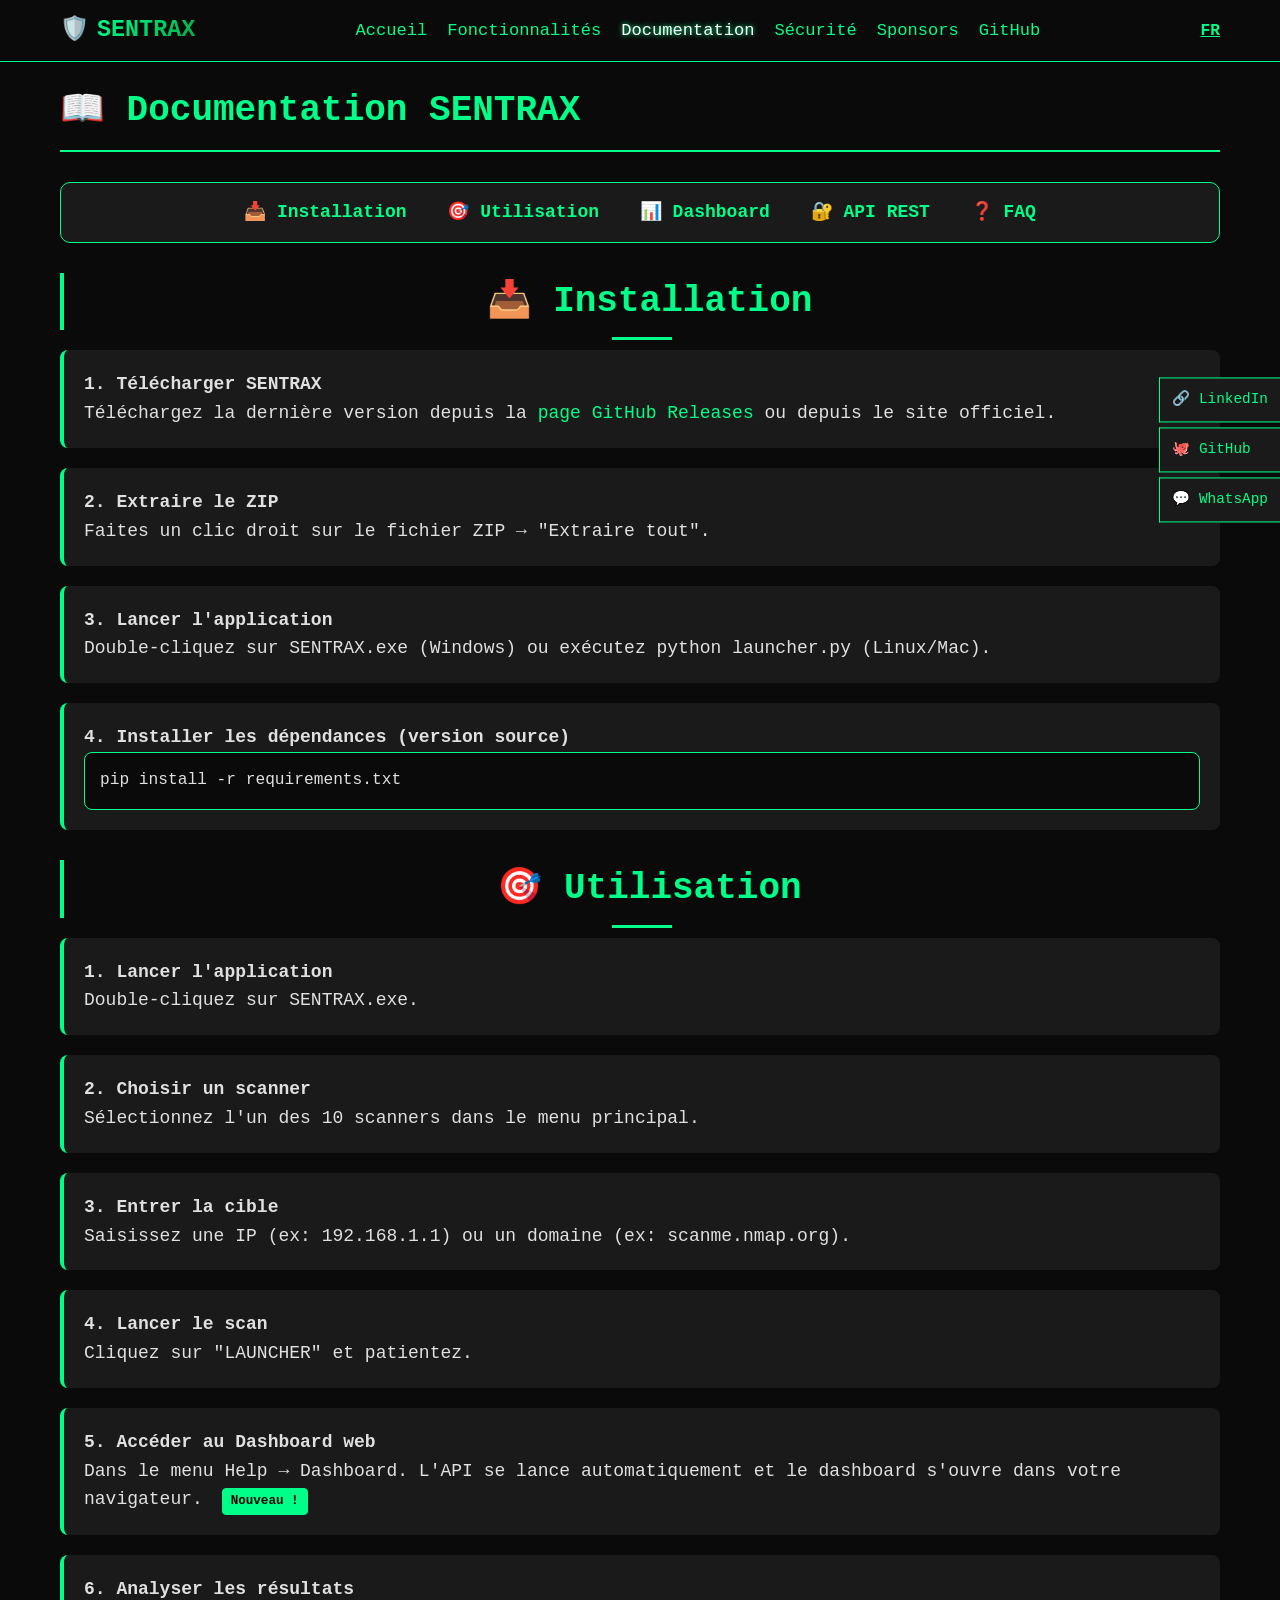
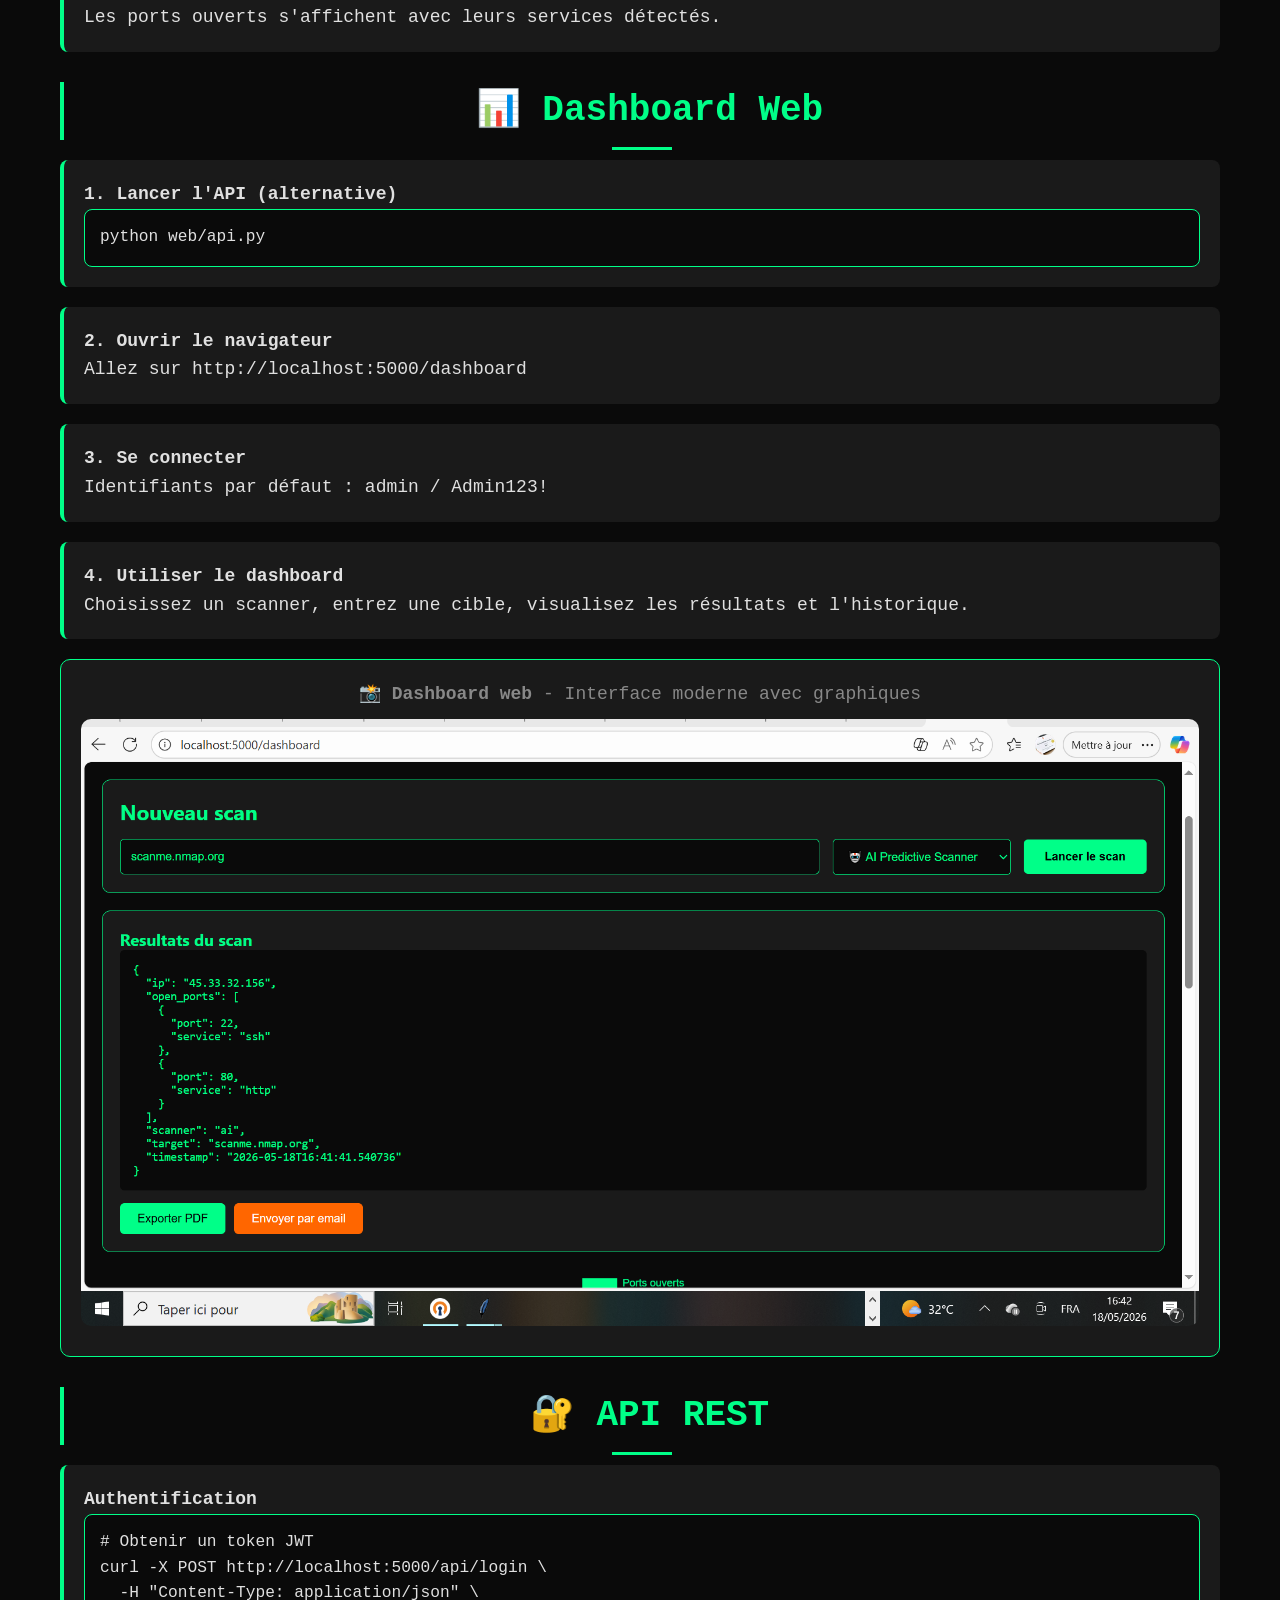
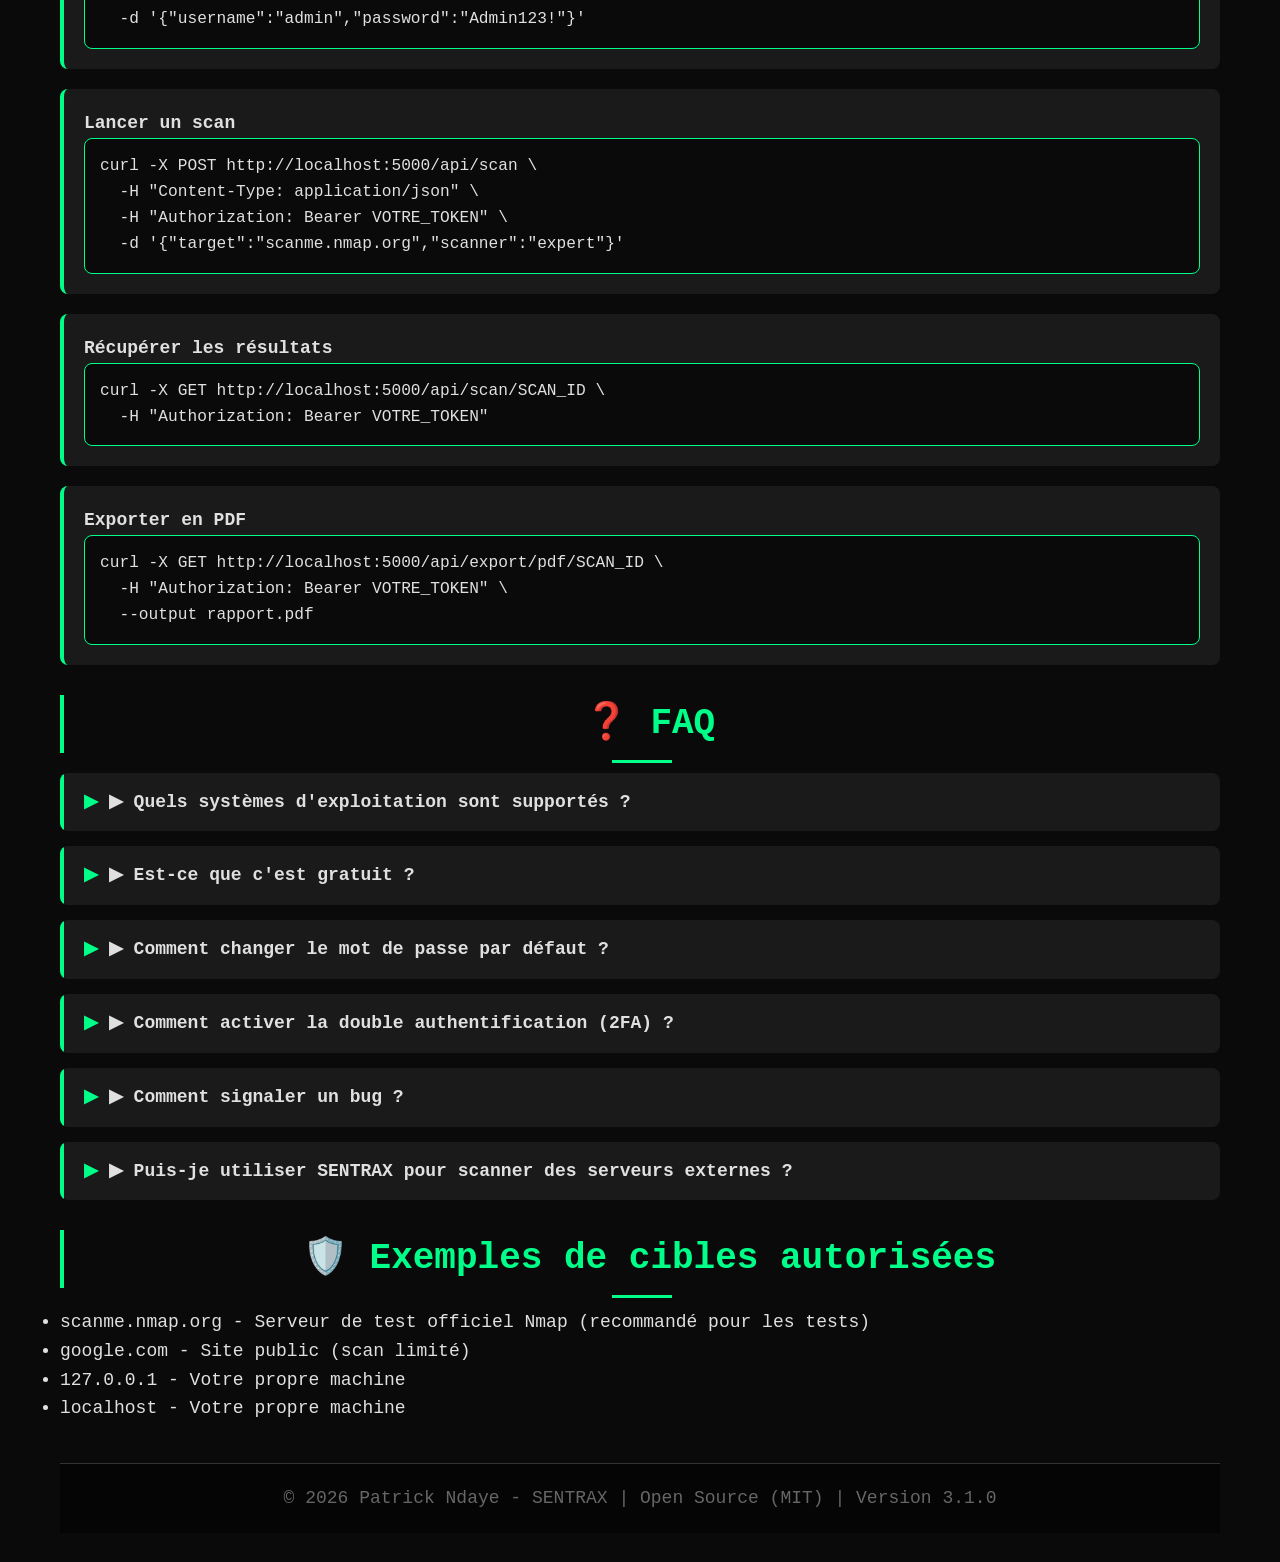
==== commit 5fe860f3: "Ajout lien Sponsors dans le menu de toutes les pages" ====
--- a/docs.html
+++ b/docs.html
@@ -6,6 +6,7 @@
     <meta name="description" content="Documentation complète de SENTRAX - Installation, utilisation, API REST, FAQ, et tutoriels pour les 10 scanners réseau.">
     <meta name="keywords" content="sentrax, documentation, scanner réseau, tutoriel, API, installation, cybersécurité">
     <meta name="author" content="Patrick Ndaye">
+    <link rel="canonical" href="https://ndaye12.github.io/SentraX/docs.html" />
     <title>SENTRAX - Documentation</title>
     <link rel="icon" href="images/favicon.ico">
     <link rel="stylesheet" href="css/style.css">
@@ -45,6 +46,7 @@
                 <li><a href="features.html">Fonctionnalités</a></li>
                 <li><a href="docs.html" class="active">Documentation</a></li>
                 <li><a href="security.html">Sécurité</a></li>
+                <li><a href="sponsors.html">Sponsors</a></li>
                 <li><a href="https://github.com/Ndaye12/SentraX">GitHub</a></li>
             </ul>
             <div class="lang-switch">
--- a/css/style.css
+++ b/css/style.css
@@ -751,6 +751,21 @@
 
     .social-links a:hover {
         transform: translateY(-2px);
+    }
+
+    /* Ajustement du widget Product Hunt sur mobile */
+    .badges-section > div {
+        max-width: 90% !important;
+        margin-left: auto !important;
+        margin-right: auto !important;
+    }
+    .badges-section h3 {
+        white-space: normal !important;
+        word-break: break-word !important;
+        font-size: 16px !important;
+    }
+    .badges-section p {
+        font-size: 12px !important;
     }
 }
 
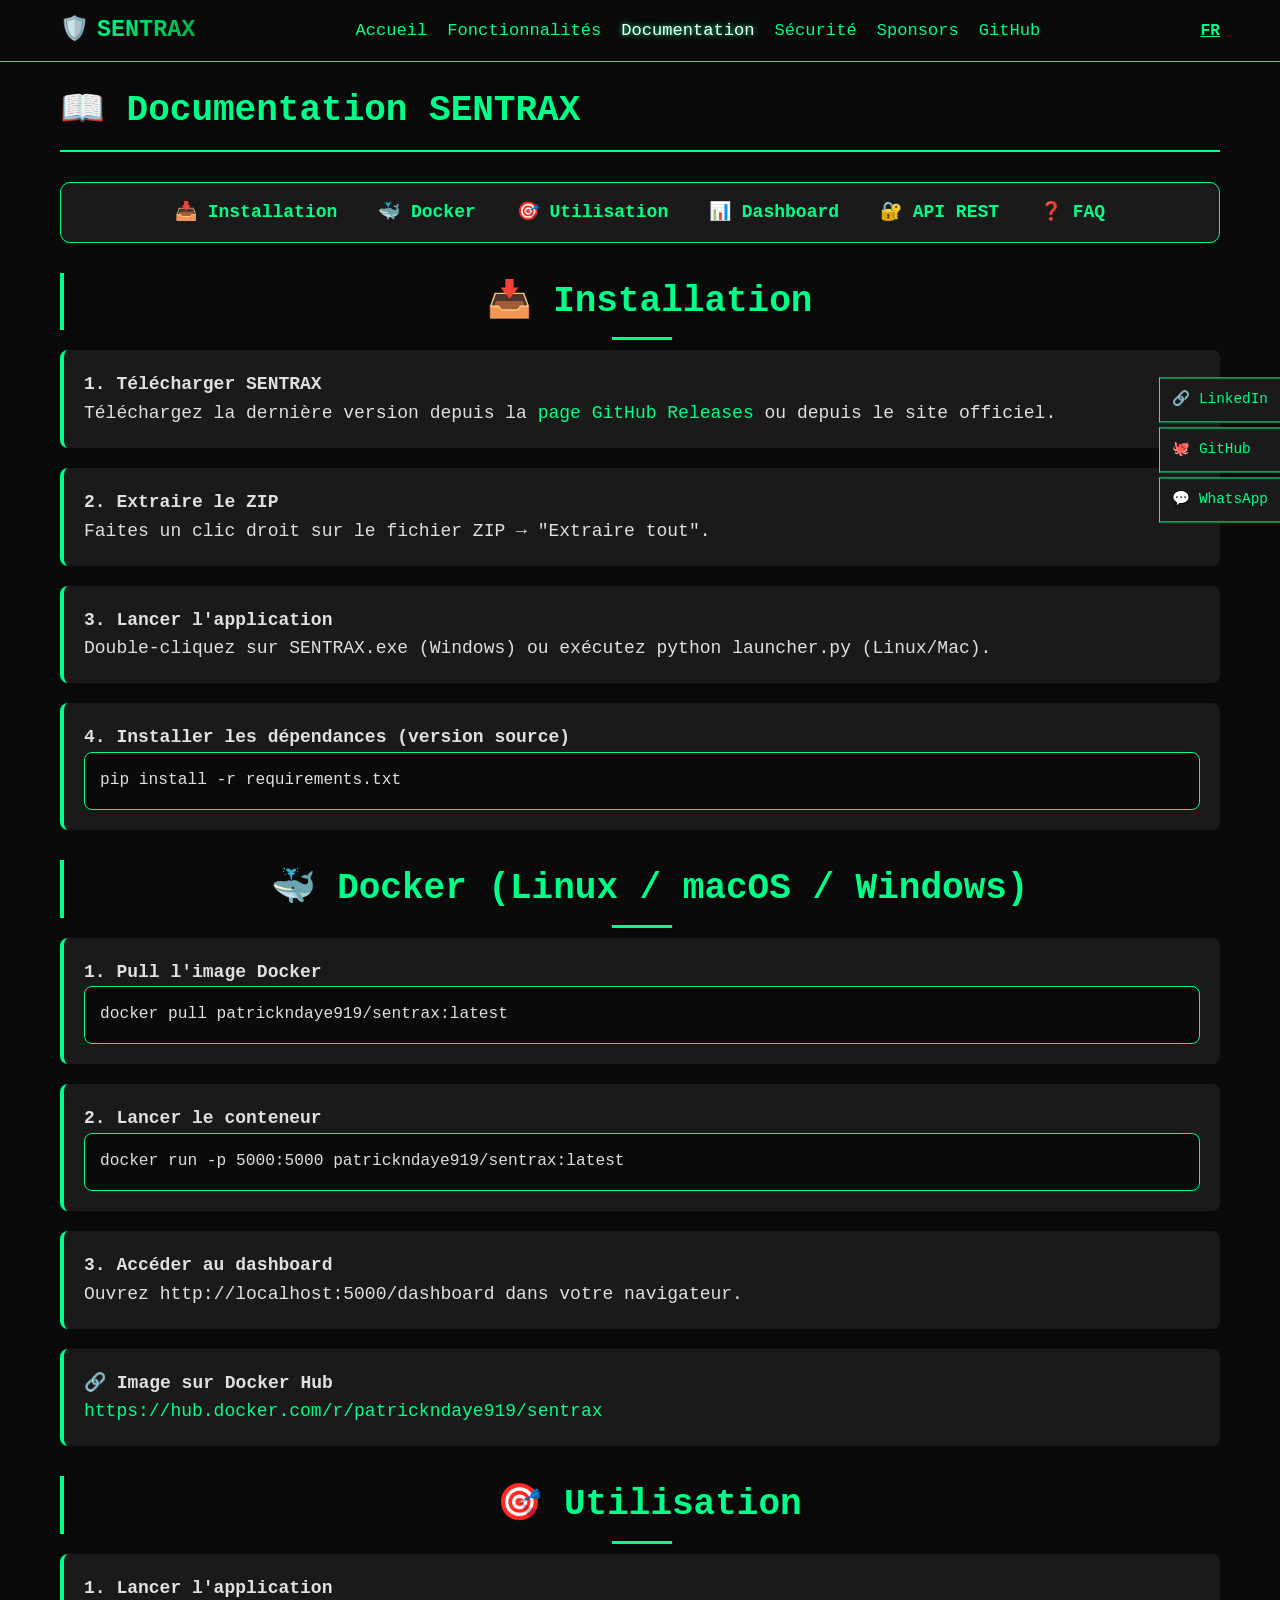
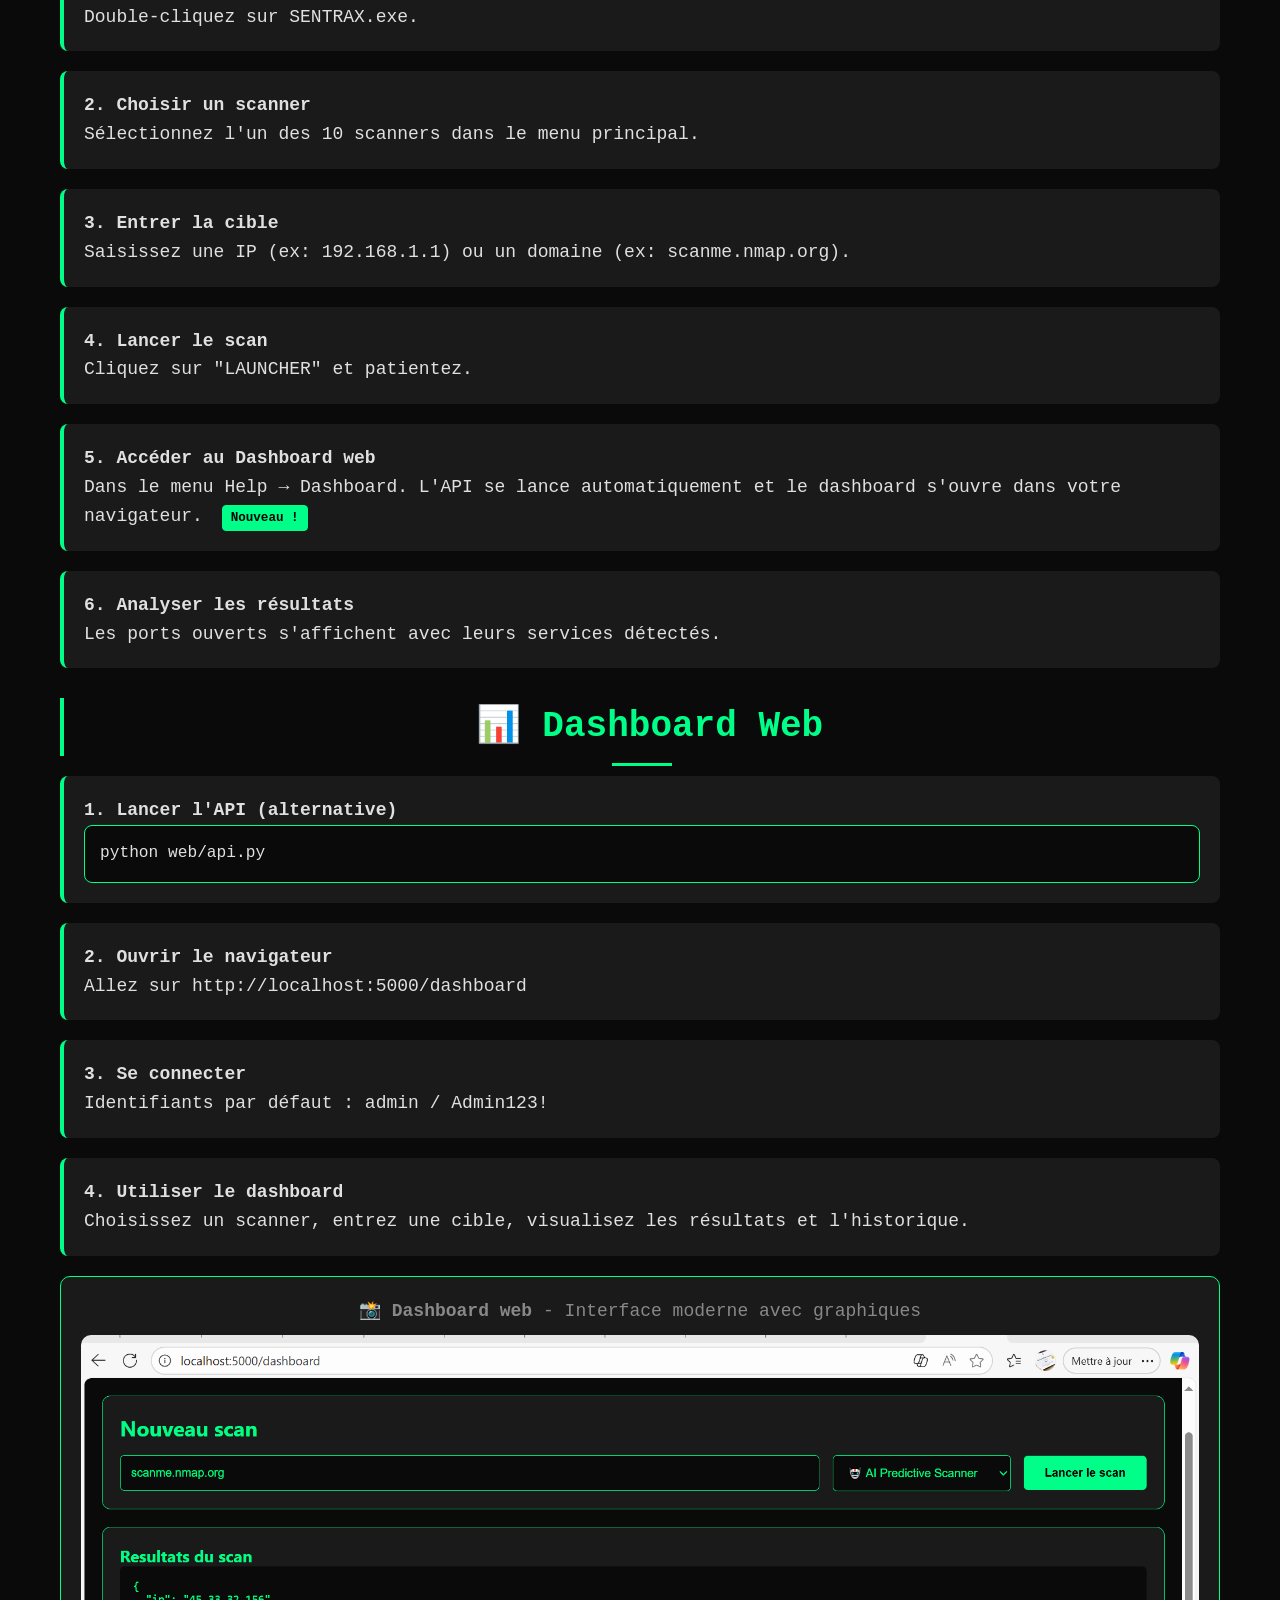
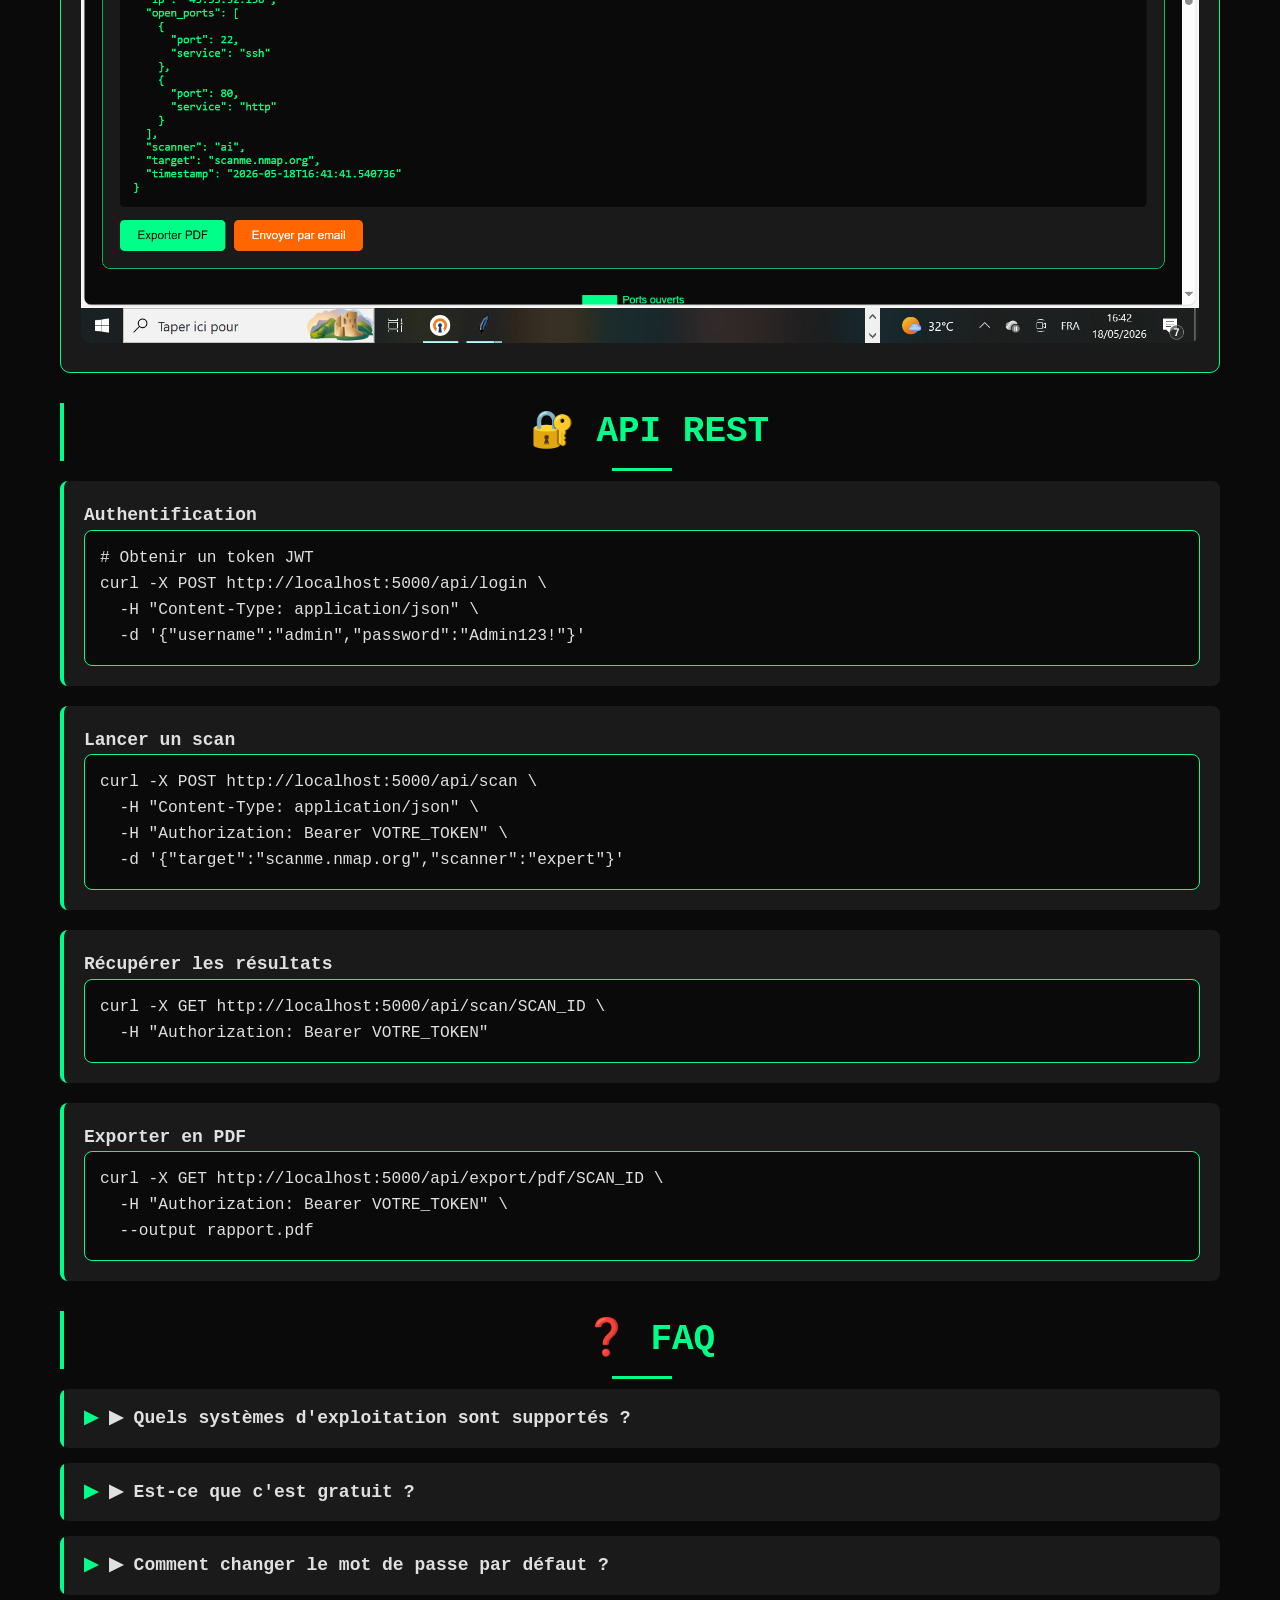
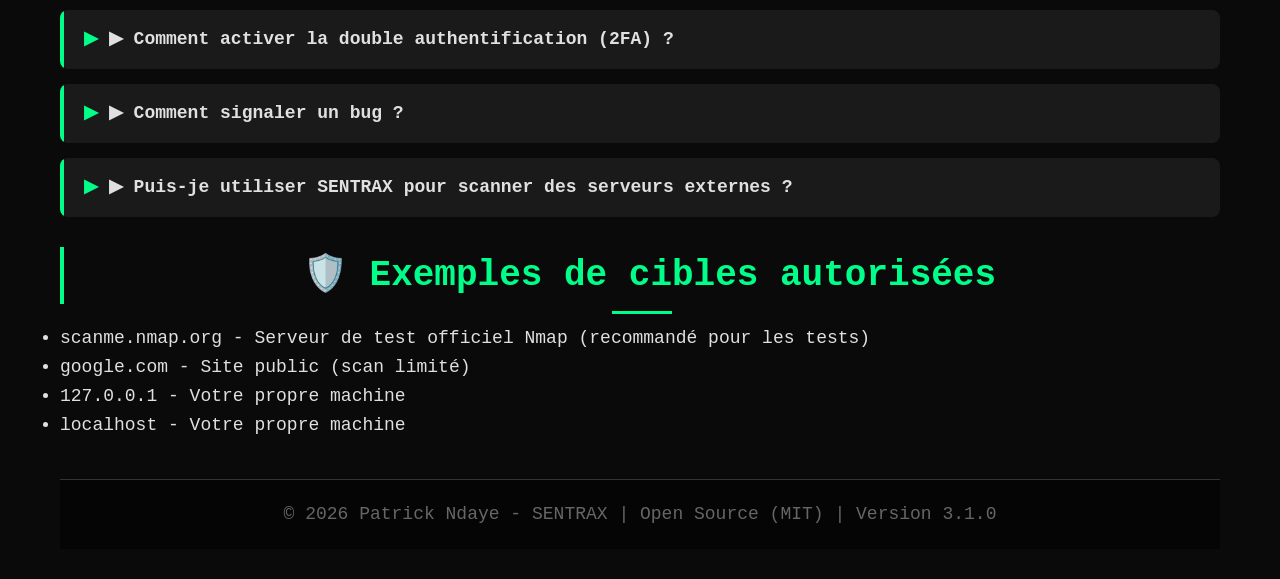
==== commit 0e476c32: "Ajout section Docker Quick Start dans la documentation" ====
--- a/docs.html
+++ b/docs.html
@@ -60,6 +60,7 @@
         
         <div class="nav">
             <a href="#installation">📥 Installation</a>
+            <a href="#docker">🐳 Docker</a>
             <a href="#utilisation">🎯 Utilisation</a>
             <a href="#dashboard">📊 Dashboard</a>
             <a href="#api">🔐 API REST</a>
@@ -82,6 +83,24 @@
         <div class="step">
             <strong>4. Installer les dépendances (version source)</strong>
             <div class="code">pip install -r requirements.txt</div>
+        </div>
+
+        <h2 id="docker">🐳 Docker (Linux / macOS / Windows)</h2>
+        <div class="step">
+            <strong>1. Pull l'image Docker</strong>
+            <div class="code">docker pull patrickndaye919/sentrax:latest</div>
+        </div>
+        <div class="step">
+            <strong>2. Lancer le conteneur</strong>
+            <div class="code">docker run -p 5000:5000 patrickndaye919/sentrax:latest</div>
+        </div>
+        <div class="step">
+            <strong>3. Accéder au dashboard</strong>
+            <p>Ouvrez <code>http://localhost:5000/dashboard</code> dans votre navigateur.</p>
+        </div>
+        <div class="step">
+            <strong>🔗 Image sur Docker Hub</strong>
+            <p><a href="https://hub.docker.com/r/patrickndaye919/sentrax" target="_blank">https://hub.docker.com/r/patrickndaye919/sentrax</a></p>
         </div>
 
         <h2 id="utilisation">🎯 Utilisation</h2>
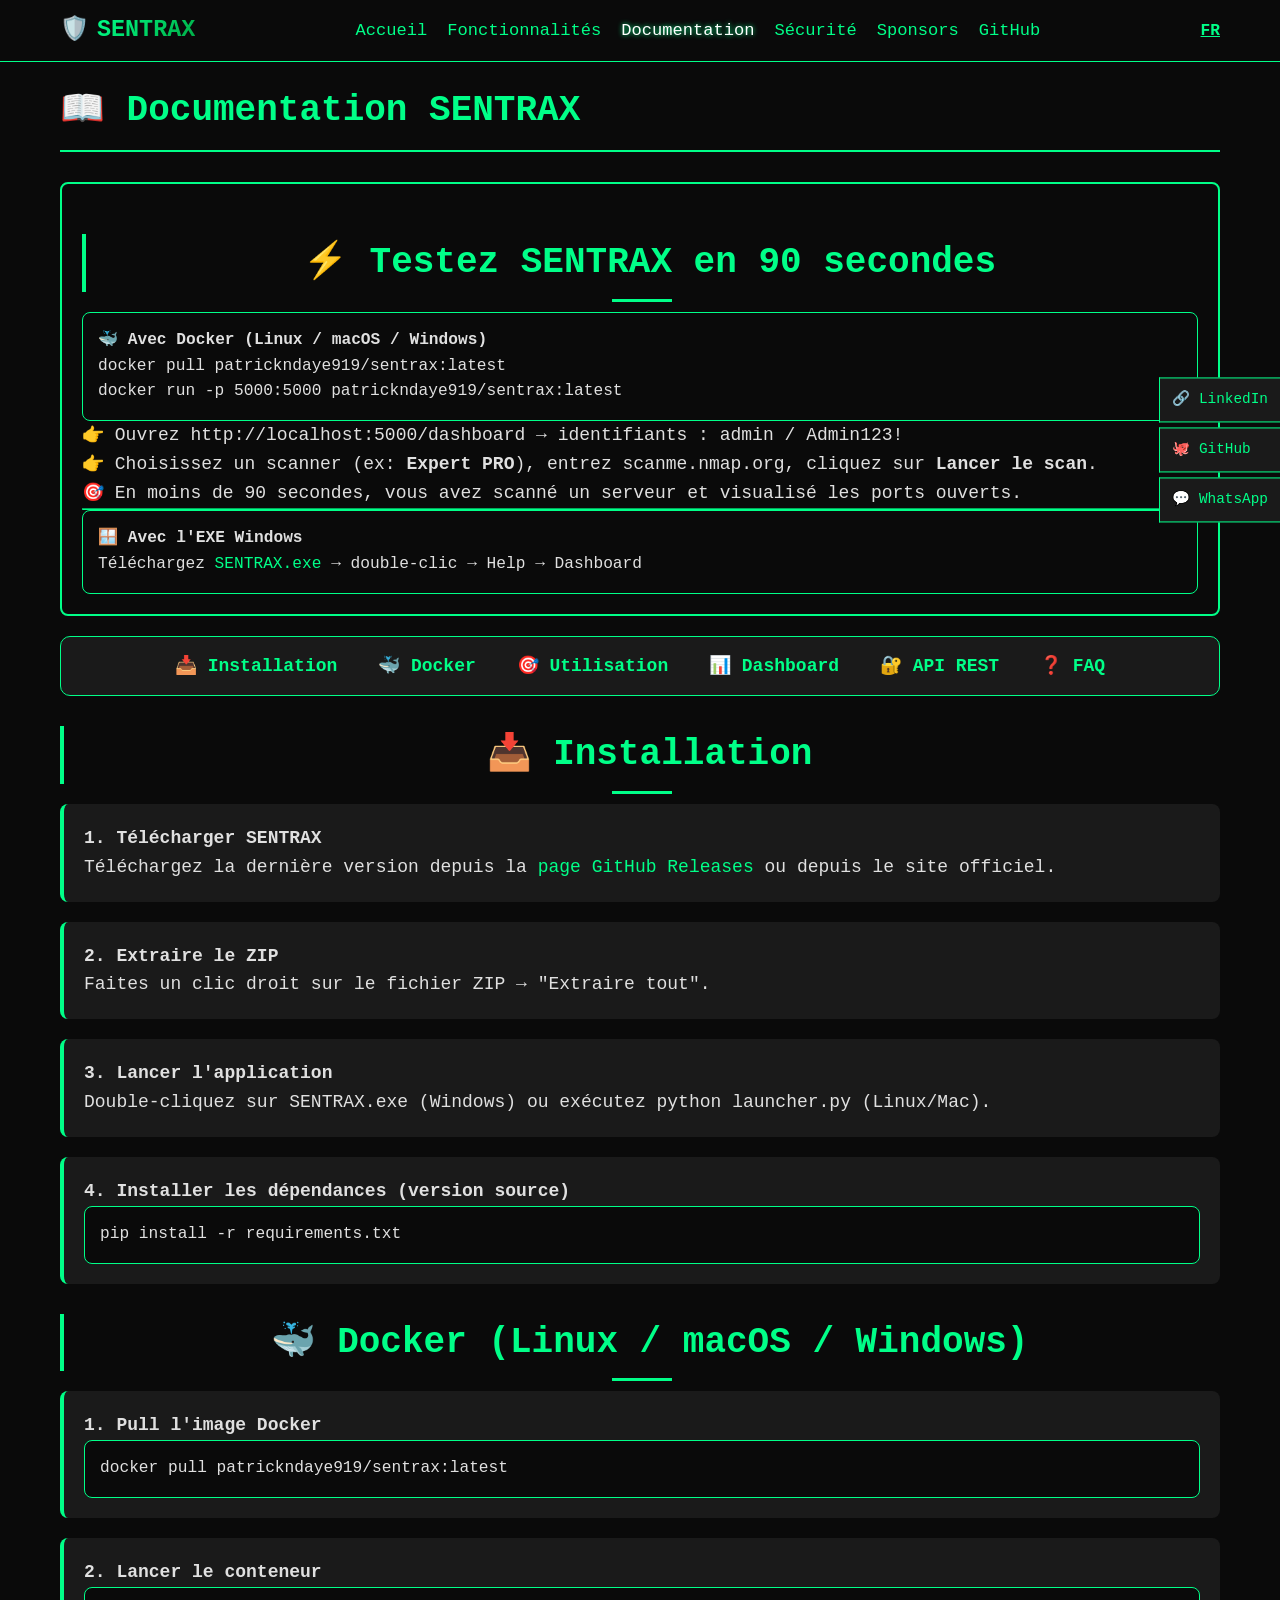
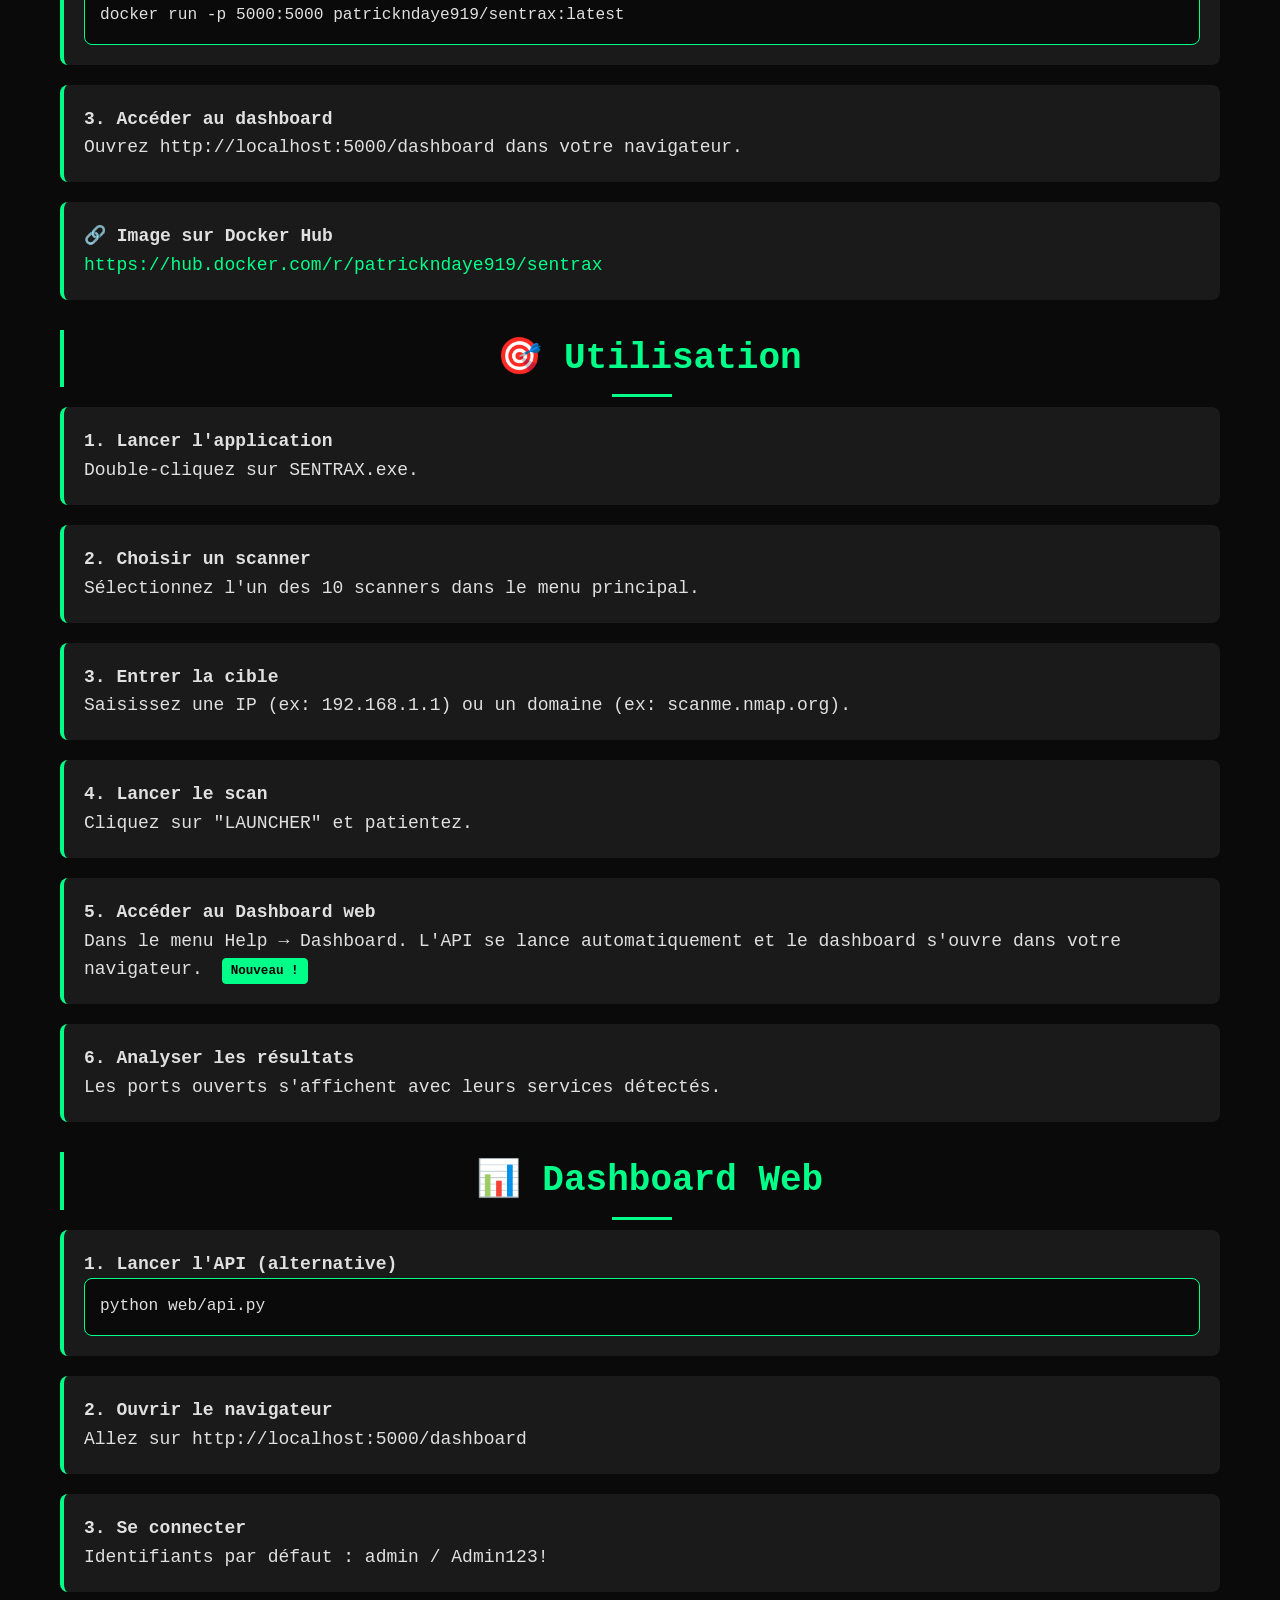
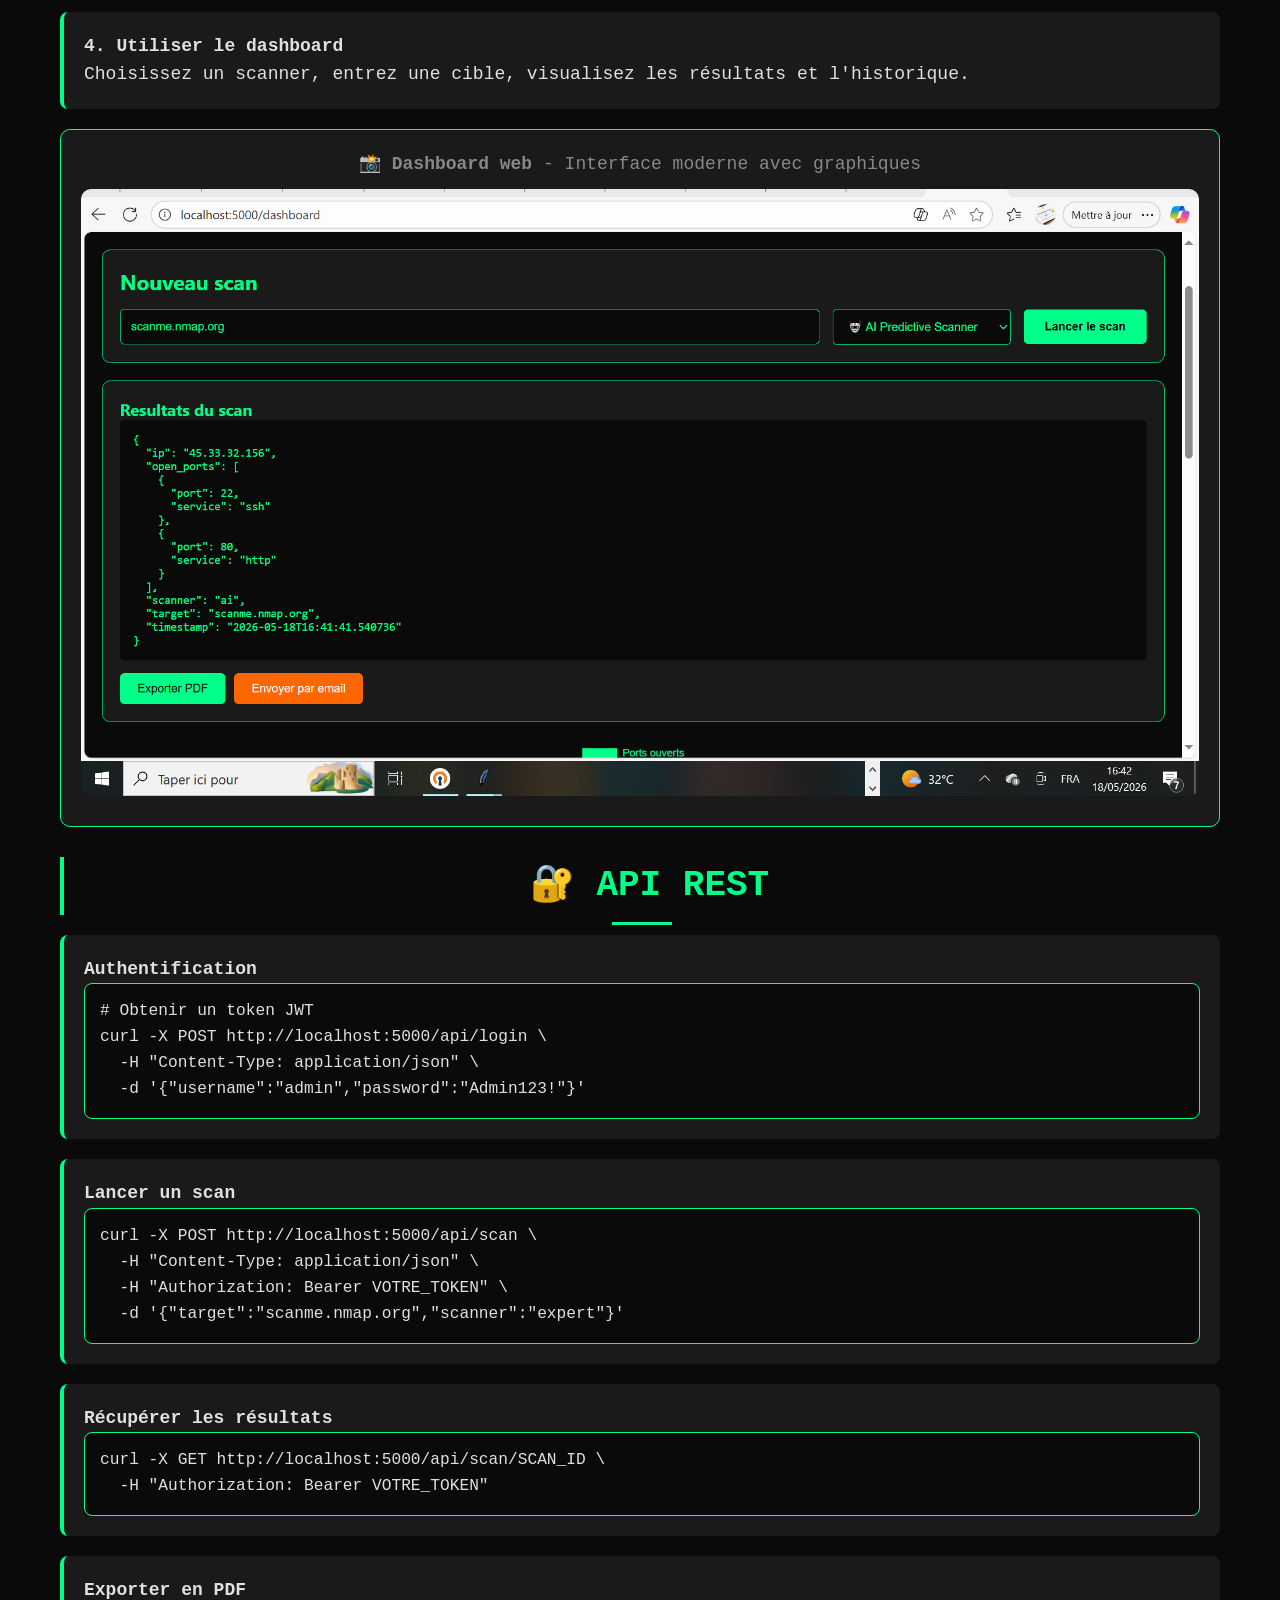
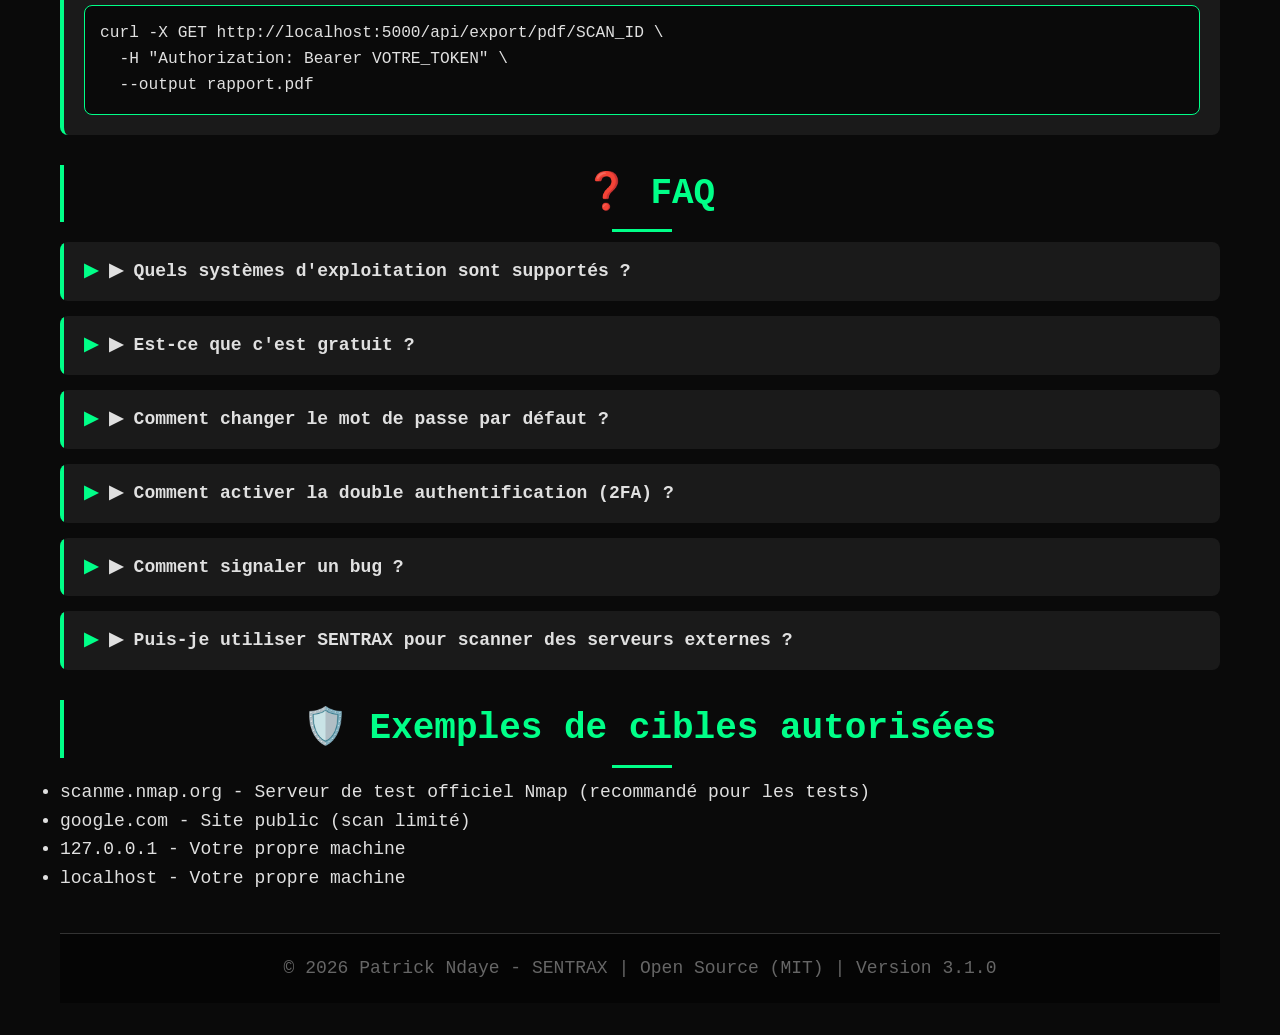
==== commit e44e5a92: "Ajout section '90-second onboarding' pour une prise en main rapide" ====
--- a/docs.html
+++ b/docs.html
@@ -57,7 +57,25 @@
 
     <div class="container">
         <h1>📖 Documentation SENTRAX</h1>
-        
+
+        <!-- 90-second onboarding -->
+        <div class="step" style="background: #0a0a0a; border: 2px solid #00ff88;">
+            <h2>⚡ Testez SENTRAX en 90 secondes</h2>
+            <div class="code">
+                <strong>🐳 Avec Docker (Linux / macOS / Windows)</strong><br>
+                docker pull patrickndaye919/sentrax:latest<br>
+                docker run -p 5000:5000 patrickndaye919/sentrax:latest
+            </div>
+            <p>👉 Ouvrez <code>http://localhost:5000/dashboard</code> → identifiants : <code>admin</code> / <code>Admin123!</code></p>
+            <p>👉 Choisissez un scanner (ex: <strong>Expert PRO</strong>), entrez <code>scanme.nmap.org</code>, cliquez sur <strong>Lancer le scan</strong>.</p>
+            <p>🎯 En moins de 90 secondes, vous avez scanné un serveur et visualisé les ports ouverts.</p>
+            <hr style="border-color:#00ff88;">
+            <div class="code">
+                <strong>🪟 Avec l'EXE Windows</strong><br>
+                Téléchargez <a href="https://github.com/Ndaye12/SentraX/releases/download/v3.1.0/SENTRAX.exe">SENTRAX.exe</a> → double‑clic → Help → Dashboard
+            </div>
+        </div>
+
         <div class="nav">
             <a href="#installation">📥 Installation</a>
             <a href="#docker">🐳 Docker</a>
